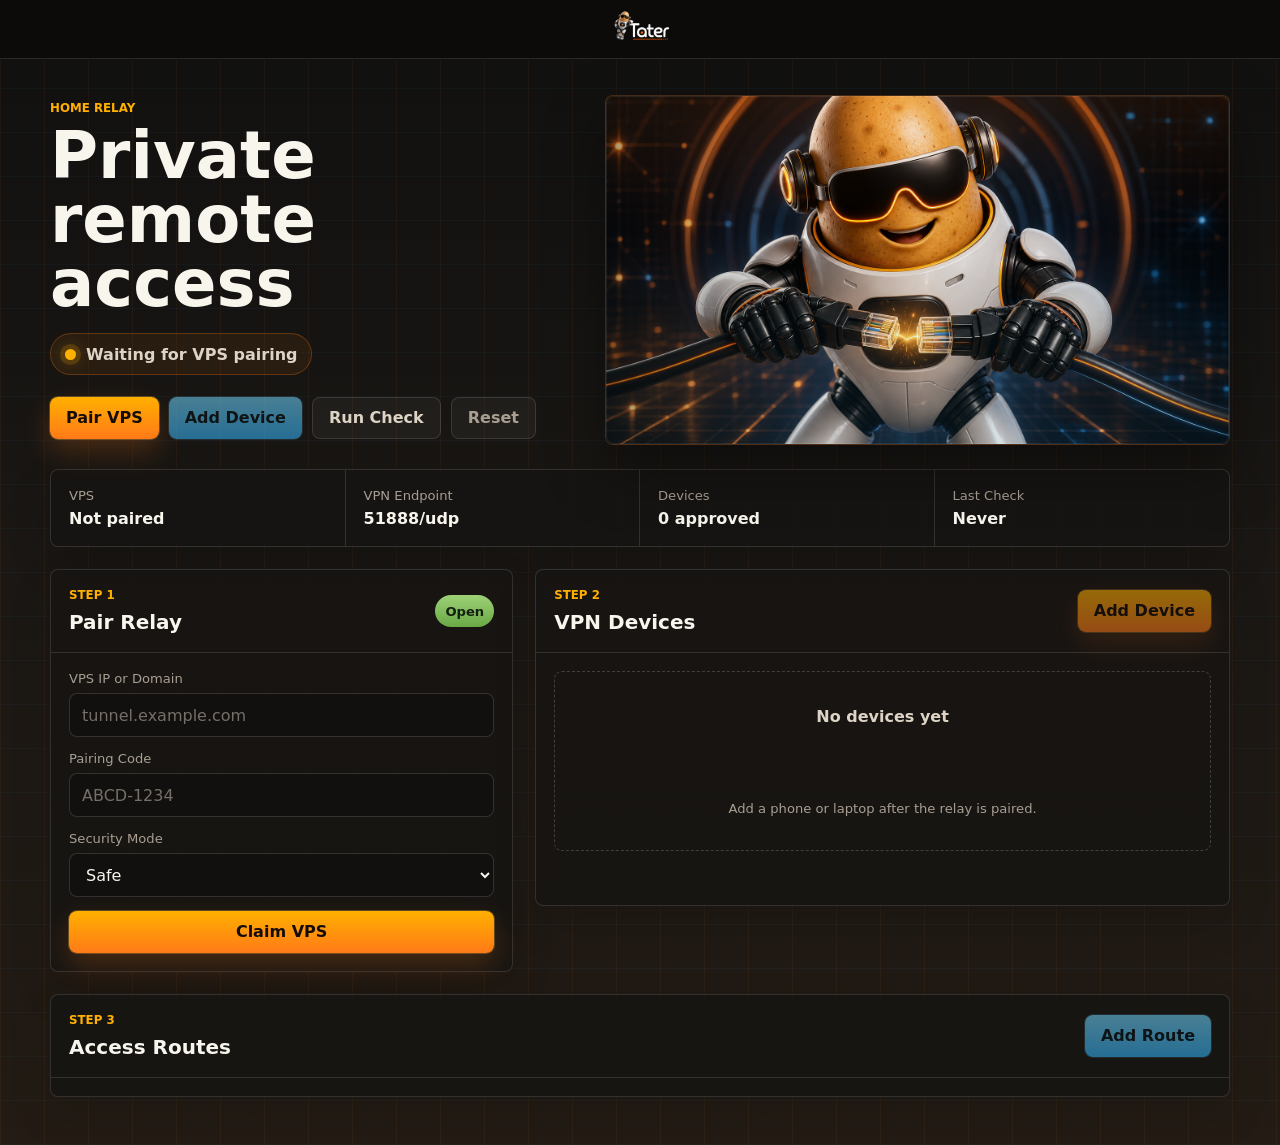
==== index.html @ 105eb724 "Fix stale pairing state in web UI" ====
<!doctype html>
<html lang="en">
  <head>
    <meta charset="utf-8">
    <meta name="viewport" content="width=device-width, initial-scale=1">
    <title>Tater Tunnel</title>
    <link rel="stylesheet" href="styles.css?v=17">
  </head>
  <body>
    <div class="app-shell">
      <header class="topbar">
        <div class="brand">
          <img class="brand-logo" src="assets/tater-logo-primary.png" alt="Tater">
        </div>
      </header>

      <main>
        <section class="status-band" aria-labelledby="statusTitle">
          <div class="status-copy">
            <p class="eyebrow">Home Relay</p>
            <h1 id="statusTitle">Private remote access</h1>
            <div class="status-pill" id="statusPill">
              <span class="status-light" aria-hidden="true"></span>
              <span id="statusText">Waiting for VPS pairing</span>
            </div>
            <div class="quick-actions">
              <a href="#pairing" class="primary-link">Pair VPS</a>
              <button class="secondary-button" id="quickAddButton" type="button">Add Device</button>
              <button class="ghost-button" id="healthButton" type="button">Run Check</button>
              <button class="ghost-button quiet-button" id="resetButton" type="button">Reset</button>
            </div>
          </div>

          <div class="tunnel-scene" aria-label="Tater mascot connecting two ethernet cables">
            <img
              class="mascot-hero"
              src="assets/tater-mascot-cable-connect.png"
              alt="Tater mascot trying to plug two ethernet cables together"
            >
          </div>
        </section>

        <section class="metrics-strip" aria-label="Tunnel metrics">
          <div>
            <span>VPS</span>
            <strong id="metricVps">Not paired</strong>
          </div>
          <div>
            <span>VPN Endpoint</span>
            <strong id="metricEndpoint">51888/udp</strong>
          </div>
          <div>
            <span>Devices</span>
            <strong id="metricDevices">0 approved</strong>
          </div>
          <div>
            <span>Last Check</span>
            <strong id="metricCheck">Never</strong>
          </div>
        </section>

        <section class="workspace">
          <div class="setup-stack">
            <section class="tool-section" id="pairing" aria-labelledby="pairingTitle">
              <div class="section-heading">
                <div>
                  <p class="eyebrow">Step 1</p>
                  <h2 id="pairingTitle">Pair Relay</h2>
                </div>
                <span class="section-state" id="pairingState">Open</span>
              </div>

              <div class="claim-summary" id="claimSummary" hidden>
                <div>
                  <span class="claim-label">VPS Claim</span>
                  <strong id="claimStatus">Not claimed</strong>
                  <small id="claimDetails">Pair a VPS relay to start.</small>
                </div>
                <button class="secondary-button" id="reclaimButton" type="button">Reclaim</button>
              </div>

              <form id="pairingForm" class="form-grid">
                <label>
                  <span>VPS IP or Domain</span>
                  <input id="vpsAddress" name="vpsAddress" placeholder="tunnel.example.com" autocomplete="off">
                </label>
                <label>
                  <span>Pairing Code</span>
                  <input id="pairingCode" name="pairingCode" placeholder="ABCD-1234" autocomplete="off">
                </label>
                <label>
                  <span>Security Mode</span>
                  <select id="securityMode" name="securityMode">
                    <option value="safe">Safe</option>
                    <option value="minimal">Minimal</option>
                    <option value="lockdown">Lockdown</option>
                  </select>
                </label>
                <button class="primary-button full-width" type="submit">Claim VPS</button>
                <button class="ghost-button full-width" id="cancelReclaimButton" type="button" hidden>Cancel</button>
              </form>
            </section>

          </div>

          <section class="devices-section" aria-labelledby="devicesTitle">
            <div class="section-heading">
              <div>
                <p class="eyebrow">Step 2</p>
                <h2 id="devicesTitle">VPN Devices</h2>
              </div>
              <button class="primary-button" id="addDeviceButton" type="button">Add Device</button>
            </div>

            <form id="deviceForm" class="device-form" hidden>
              <label>
                <span>Person</span>
                <input id="personName" name="personName" placeholder="Alex">
              </label>
              <label>
                <span>Device</span>
                <input id="deviceName" name="deviceName" placeholder="Alex's iPhone">
              </label>
              <label>
                <span>Type</span>
                <select id="deviceType" name="deviceType">
                  <option value="Phone">Phone</option>
                  <option value="Laptop">Laptop</option>
                  <option value="Tablet">Tablet</option>
                  <option value="Desktop">Desktop</option>
                </select>
              </label>
              <button class="secondary-button" type="submit">Create VPN QR</button>
            </form>

            <div class="qr-panel" id="qrPanel" hidden>
              <div class="qr-code" aria-label="Device enrollment QR code">
                <img id="qrImage" alt="WireGuard VPN QR code">
              </div>
              <div>
                <p class="eyebrow">WireGuard VPN</p>
                <strong id="qrDeviceName">New Device</strong>
                <code id="qrToken">tt://pending</code>
              </div>
            </div>

            <div class="empty-state" id="emptyState">
              <strong>No devices yet</strong>
              <span>Add a phone or laptop after the relay is paired.</span>
            </div>

            <div class="device-list" id="deviceList"></div>
          </section>

          <section class="tool-section access-section" aria-labelledby="accessTitle">
            <div class="section-heading">
              <div>
                <p class="eyebrow">Step 3</p>
                <h2 id="accessTitle">Access Routes</h2>
              </div>
              <button class="secondary-button" id="addRouteButton" type="button">Add Route</button>
            </div>
            <form id="routeForm" class="route-form" hidden>
              <label>
                <span>Preset</span>
                <select id="routePreset" name="routePreset">
                  <option value="">Custom</option>
                  <option value="tater">Tater App</option>
                  <option value="matrix">Matrix</option>
                  <option value="emby">Emby</option>
                </select>
              </label>
              <label>
                <span>Name</span>
                <input id="routeName" name="routeName" placeholder="tater" autocomplete="off">
              </label>
              <label>
                <span>Local IP</span>
                <input id="routeHost" name="routeHost" placeholder="127.0.0.1" autocomplete="off">
              </label>
              <label>
                <span>Port</span>
                <input id="routePort" name="routePort" placeholder="8501" inputmode="numeric" autocomplete="off">
              </label>
              <label>
                <span>Path</span>
                <input id="routePath" name="routePath" placeholder="/" autocomplete="off">
              </label>
              <details class="route-advanced">
                <summary>Advanced</summary>
                <label class="toggle-row">
                  <span>
                    <strong>WebSockets</strong>
                    <small>Allow live app channels when supported.</small>
                  </span>
                  <input type="checkbox" id="routeWebsocket" checked>
                </label>
                <label>
                  <span>Host Header</span>
                  <input id="routeHostHeader" name="routeHostHeader" placeholder="Optional" autocomplete="off">
                </label>
                <label>
                  <span>Root Paths</span>
                  <input id="routeRootPaths" name="routeRootPaths" placeholder="/static, /api" autocomplete="off">
                </label>
                <label>
                  <span>Timeout</span>
                  <input id="routeTimeout" name="routeTimeout" placeholder="65" inputmode="numeric" autocomplete="off">
                </label>
              </details>
              <button class="secondary-button" type="submit">Save Route</button>
            </form>
            <div class="relay-route-list" id="relayRouteList"></div>
          </section>
        </section>
      </main>
    </div>

    <script src="app.js?v=27"></script>
  </body>
</html>
---- styles.css ----
:root {
  color-scheme: dark;
  --ink: #f8f5ed;
  --ink-soft: #ddd4c6;
  --muted: #a89e92;
  --panel: #171513;
  --panel-2: #201b17;
  --panel-3: #28211b;
  --line: rgba(255, 255, 255, 0.12);
  --field: #11100f;
  --cream: #fff6e6;
  --orange: #ff7a18;
  --orange-2: #ffb000;
  --cyan: #33b7ff;
  --green: #69a845;
  --green-dark: #376b2d;
  --danger: #d45143;
  --shadow: 0 24px 60px rgba(0, 0, 0, 0.38);
  --radius: 8px;
  font-family: Inter, ui-sans-serif, system-ui, -apple-system, BlinkMacSystemFont, "Segoe UI", sans-serif;
}

* {
  box-sizing: border-box;
}

[hidden] {
  display: none !important;
}

html {
  min-height: 100%;
  background:
    linear-gradient(180deg, #10100f 0%, #1a1714 48%, #231b14 100%);
}

body {
  min-width: 320px;
  margin: 0;
  color: var(--ink);
  background:
    linear-gradient(90deg, rgba(255, 122, 24, 0.05) 1px, transparent 1px),
    linear-gradient(180deg, rgba(51, 183, 255, 0.04) 1px, transparent 1px);
  background-size: 44px 44px;
}

button,
input,
select {
  font: inherit;
}

button,
a {
  -webkit-tap-highlight-color: transparent;
}

button {
  border: 0;
  cursor: pointer;
}

button:disabled {
  cursor: not-allowed;
  opacity: 0.55;
}

a {
  color: inherit;
  text-decoration: none;
}

.app-shell {
  min-height: 100vh;
}

.topbar {
  position: sticky;
  top: 0;
  z-index: 10;
  display: flex;
  align-items: center;
  justify-content: center;
  min-height: 58px;
  padding: 8px 24px;
  border-bottom: 1px solid var(--line);
  background: rgba(12, 11, 10, 0.92);
  backdrop-filter: blur(16px);
}

.brand {
  display: flex;
  align-items: center;
}

.brand-logo {
  width: 118px;
  height: 42px;
  flex: 0 0 auto;
  object-fit: contain;
  object-position: center;
  border-radius: 6px;
}

.quick-actions {
  display: flex;
  align-items: center;
  gap: 10px;
  flex-wrap: wrap;
}

.primary-button,
.secondary-button,
.ghost-button,
.primary-link {
  display: inline-flex;
  align-items: center;
  justify-content: center;
  min-height: 42px;
  padding: 0 16px;
  border-radius: var(--radius);
  font-weight: 800;
  line-height: 1;
  white-space: nowrap;
}

.primary-button,
.primary-link {
  color: #140c07;
  background: linear-gradient(180deg, var(--orange-2), var(--orange));
  box-shadow: 0 0 0 1px rgba(255, 187, 64, 0.28), 0 12px 28px rgba(255, 122, 24, 0.22);
}

.secondary-button {
  color: #081419;
  background: linear-gradient(180deg, #72d6ff, var(--cyan));
  box-shadow: 0 0 0 1px rgba(119, 214, 255, 0.22);
}

.ghost-button {
  color: var(--ink-soft);
  background: rgba(255, 255, 255, 0.04);
  border: 1px solid var(--line);
}

.quiet-button {
  color: var(--muted);
}

main {
  width: min(1180px, calc(100% - 32px));
  margin: 0 auto;
  padding: 18px 0 48px;
}

.status-band {
  display: grid;
  grid-template-columns: minmax(0, 0.9fr) minmax(320px, 1.1fr);
  align-items: center;
  gap: 44px;
  min-height: 350px;
  padding: 18px 0 24px;
}

.status-copy {
  min-width: 0;
}

.eyebrow {
  margin: 0 0 8px;
  color: var(--orange-2);
  font-size: 0.74rem;
  font-weight: 900;
  letter-spacing: 0;
  text-transform: uppercase;
}

h1,
h2,
h3,
p {
  margin-top: 0;
}

h1 {
  max-width: 680px;
  margin-bottom: 18px;
  font-size: 4.1rem;
  line-height: 0.98;
  letter-spacing: 0;
}

h2 {
  margin-bottom: 0;
  font-size: 1.25rem;
  letter-spacing: 0;
}

.status-pill {
  display: inline-flex;
  align-items: center;
  gap: 10px;
  min-height: 42px;
  max-width: 100%;
  padding: 0 14px;
  margin-bottom: 22px;
  border: 1px solid rgba(255, 122, 24, 0.28);
  border-radius: 999px;
  background: rgba(255, 122, 24, 0.08);
  color: var(--ink-soft);
  font-weight: 800;
}

.status-light {
  width: 11px;
  height: 11px;
  flex: 0 0 auto;
  border-radius: 999px;
  background: var(--orange-2);
  box-shadow: 0 0 0 5px rgba(255, 176, 0, 0.16), 0 0 18px rgba(255, 176, 0, 0.6);
}

.is-connected .status-light {
  background: var(--green);
  box-shadow: 0 0 0 5px rgba(105, 168, 69, 0.16), 0 0 18px rgba(105, 168, 69, 0.6);
}

.needs-attention .status-light {
  background: var(--danger);
  box-shadow: 0 0 0 5px rgba(212, 81, 67, 0.16), 0 0 18px rgba(212, 81, 67, 0.6);
}

.tunnel-scene {
  position: relative;
  min-height: 350px;
  overflow: hidden;
  border: 1px solid rgba(255, 122, 24, 0.18);
  border-radius: var(--radius);
  background:
    linear-gradient(180deg, rgba(255, 122, 24, 0.08), rgba(51, 183, 255, 0.05)),
    linear-gradient(180deg, #171615 0%, #0c0d0f 58%, #17110d 100%);
  box-shadow: var(--shadow);
}

.tunnel-scene::before {
  content: "";
  position: absolute;
  inset: 0;
  background:
    linear-gradient(90deg, rgba(12, 11, 10, 0.34), transparent 35%, rgba(12, 11, 10, 0.18)),
    linear-gradient(180deg, rgba(255, 122, 24, 0.12), transparent 38%, rgba(51, 183, 255, 0.1));
  pointer-events: none;
  z-index: 1;
}

.tunnel-scene::after {
  content: "";
  position: absolute;
  inset: 0;
  border: 1px solid rgba(255, 255, 255, 0.08);
  border-radius: inherit;
  pointer-events: none;
  z-index: 2;
}

.mascot-hero {
  position: absolute;
  inset: 0;
  display: block;
  width: 100%;
  height: 100%;
  object-fit: cover;
  object-position: center;
}

.metrics-strip {
  display: grid;
  grid-template-columns: repeat(4, minmax(0, 1fr));
  overflow: hidden;
  border: 1px solid var(--line);
  border-radius: var(--radius);
  background: rgba(23, 21, 19, 0.9);
  box-shadow: 0 18px 44px rgba(0, 0, 0, 0.16);
}

.metrics-strip div {
  min-width: 0;
  padding: 18px;
  border-right: 1px solid var(--line);
}

.metrics-strip div:last-child {
  border-right: 0;
}

.metrics-strip span,
label span,
.toggle-row small,
.empty-state span {
  display: block;
  color: var(--muted);
  font-size: 0.82rem;
}

.metrics-strip strong {
  display: block;
  overflow: hidden;
  margin-top: 6px;
  color: var(--ink);
  font-size: 1rem;
  text-overflow: ellipsis;
  white-space: nowrap;
}

.workspace {
  display: grid;
  grid-template-columns: minmax(280px, 0.8fr) minmax(0, 1.2fr);
  align-items: start;
  gap: 22px;
  margin-top: 22px;
}

.setup-stack {
  display: grid;
  gap: 22px;
}

.access-section {
  grid-column: 1 / -1;
}

.tool-section,
.devices-section {
  border: 1px solid var(--line);
  border-radius: var(--radius);
  background: rgba(23, 21, 19, 0.92);
  box-shadow: 0 18px 44px rgba(0, 0, 0, 0.12);
}

.section-heading {
  display: flex;
  align-items: center;
  justify-content: space-between;
  gap: 16px;
  padding: 18px;
  border-bottom: 1px solid var(--line);
}

.section-state {
  display: inline-flex;
  align-items: center;
  min-height: 32px;
  padding: 0 10px;
  border-radius: 999px;
  color: #13200f;
  background: linear-gradient(180deg, #9ed177, var(--green));
  font-size: 0.82rem;
  font-weight: 900;
  white-space: nowrap;
}

.section-state.is-bad {
  color: #fff8f0;
  background: var(--danger);
}

.claim-summary {
  display: grid;
  grid-template-columns: minmax(0, 1fr) auto;
  align-items: center;
  gap: 14px;
  padding: 18px;
  border-bottom: 1px solid var(--line);
}

.claim-summary strong,
.claim-summary small {
  display: block;
  overflow-wrap: anywhere;
}

.claim-label {
  display: block;
  margin-bottom: 4px;
  color: var(--muted);
  font-size: 0.78rem;
  font-weight: 850;
  text-transform: uppercase;
}

.claim-summary strong {
  color: var(--ink);
}

.claim-summary small {
  margin-top: 5px;
  color: var(--muted);
}

.form-grid,
.device-form,
.route-form {
  display: grid;
  gap: 14px;
  padding: 18px;
}

label {
  display: grid;
  gap: 7px;
  min-width: 0;
}

input,
select {
  width: 100%;
  min-height: 44px;
  border: 1px solid rgba(255, 255, 255, 0.14);
  border-radius: var(--radius);
  background: var(--field);
  color: var(--ink);
  padding: 0 12px;
  outline: none;
}

input::placeholder {
  color: #766f68;
}

input:focus,
select:focus,
button:focus-visible,
a:focus-visible {
  outline: 3px solid rgba(51, 183, 255, 0.34);
  outline-offset: 2px;
}

.full-width {
  width: 100%;
}

.toggle-row {
  display: flex;
  grid-template-columns: none;
  align-items: center;
  justify-content: space-between;
  gap: 12px;
  min-height: 62px;
  padding: 0 2px;
}

.toggle-row strong {
  display: block;
  margin-bottom: 2px;
}

.toggle-row input {
  width: 52px;
  height: 30px;
  min-height: 30px;
  flex: 0 0 auto;
  accent-color: var(--orange);
}

.muted {
  opacity: 0.64;
}

.device-form,
.route-form {
  grid-template-columns: repeat(4, minmax(0, 1fr));
  align-items: end;
  border-bottom: 1px solid var(--line);
}

.route-form {
  grid-template-columns: 1fr 1fr 0.7fr 0.7fr auto;
  border-top: 1px solid var(--line);
}

.route-advanced {
  grid-column: 1 / -1;
  border: 1px solid var(--line);
  border-radius: var(--radius);
  padding: 10px 12px;
}

.route-advanced summary {
  cursor: pointer;
  color: var(--ink-soft);
  font-size: 0.88rem;
  font-weight: 900;
}

.route-advanced .toggle-row,
.route-advanced label:not(.toggle-row) {
  margin-top: 12px;
}

.relay-route-list {
  display: grid;
  gap: 10px;
  padding: 0 18px 18px;
}

.relay-route-card {
  display: grid;
  grid-template-columns: minmax(0, 1fr) auto;
  align-items: center;
  gap: 12px;
  padding: 12px;
  border: 1px solid var(--line);
  border-radius: var(--radius);
  background: rgba(255, 255, 255, 0.04);
}

.relay-route-card strong,
.relay-route-card code,
.relay-route-card small {
  display: block;
  overflow-wrap: anywhere;
}

.route-use {
  display: grid;
  gap: 5px;
  margin-top: 6px;
}

.route-use span {
  color: var(--muted);
  font-size: 0.78rem;
  font-weight: 800;
  text-transform: uppercase;
}

.relay-route-card code {
  color: var(--ink-soft);
}

.relay-route-card small {
  margin-top: 4px;
  color: var(--muted);
}

.route-actions {
  display: flex;
  align-items: center;
  justify-content: flex-end;
  gap: 8px;
  flex-wrap: wrap;
}

.route-health.is-ok {
  color: var(--green);
}

.route-health.is-bad {
  color: var(--danger);
}

.qr-panel {
  display: grid;
  grid-template-columns: 220px minmax(0, 1fr);
  gap: 18px;
  align-items: center;
  margin: 18px;
  padding: 16px;
  border: 1px dashed rgba(255, 122, 24, 0.42);
  border-radius: var(--radius);
  background: rgba(255, 122, 24, 0.06);
}

.qr-code {
  display: grid;
  place-items: center;
  width: min(220px, 100%);
  aspect-ratio: 1;
  border-radius: 6px;
  background: #fff6e6;
  image-rendering: pixelated;
  overflow: hidden;
}

.qr-code img {
  display: block;
  width: 100%;
  height: 100%;
}

.qr-panel strong,
.qr-panel code {
  display: block;
  overflow-wrap: anywhere;
}

.qr-panel code {
  margin-top: 10px;
  color: var(--muted);
}

.empty-state {
  display: grid;
  place-items: center;
  min-height: 180px;
  margin: 18px;
  border: 1px dashed rgba(255, 255, 255, 0.18);
  border-radius: var(--radius);
  color: var(--ink-soft);
  text-align: center;
}

.empty-state strong {
  display: block;
  margin-bottom: 6px;
}

.device-list {
  display: grid;
  gap: 12px;
  padding: 18px;
}

.device-card {
  display: grid;
  grid-template-columns: minmax(0, 1fr) auto;
  align-items: center;
  gap: 14px;
  padding: 14px;
  border: 1px solid var(--line);
  border-radius: var(--radius);
  background: rgba(255, 255, 255, 0.04);
}

.device-card h3 {
  overflow: hidden;
  margin: 0 0 4px;
  font-size: 1rem;
  text-overflow: ellipsis;
  white-space: nowrap;
}

.device-card p {
  margin: 0;
  color: var(--muted);
  font-size: 0.86rem;
}

.device-meta {
  display: flex;
  gap: 8px;
  flex-wrap: wrap;
  margin-top: 10px;
}

.chip {
  display: inline-flex;
  align-items: center;
  max-width: 100%;
  min-height: 28px;
  padding: 0 9px;
  border-radius: 999px;
  background: rgba(51, 183, 255, 0.12);
  color: #8adfff;
  font-size: 0.78rem;
  font-weight: 850;
  overflow-wrap: anywhere;
}

.chip.is-connected {
  color: #c8f7ad;
  background: rgba(105, 168, 69, 0.2);
}

.chip.is-waiting {
  color: #ffd28b;
  background: rgba(255, 176, 0, 0.16);
}

.chip.is-offline {
  color: #ffc3bd;
  background: rgba(212, 81, 67, 0.18);
}

.chip.is-endpoint {
  color: var(--ink-soft);
  background: rgba(255, 255, 255, 0.08);
  font-family: ui-monospace, SFMono-Regular, Menlo, Monaco, Consolas, "Liberation Mono", monospace;
}

.device-live {
  margin-top: 8px !important;
  color: #bdb4aa !important;
  font-size: 0.78rem !important;
}

.danger-button {
  min-height: 38px;
  padding: 0 12px;
  border-radius: var(--radius);
  color: #fff8f0;
  background: var(--danger);
  font-weight: 850;
}

@media (max-width: 960px) {
  h1 {
    font-size: 3.1rem;
  }

  .status-band,
  .workspace {
    grid-template-columns: 1fr;
  }

  .status-band {
    min-height: auto;
  }
}

@media (max-width: 860px) {
  .topbar {
    padding: 8px 16px;
  }

  .tunnel-scene {
    min-height: 310px;
  }

  .metrics-strip {
    grid-template-columns: repeat(2, minmax(0, 1fr));
  }

  .metrics-strip div:nth-child(2) {
    border-right: 0;
  }

  .metrics-strip div:nth-child(-n + 2) {
    border-bottom: 1px solid var(--line);
  }

  .device-form {
    grid-template-columns: 1fr;
  }

  .route-form {
    grid-template-columns: 1fr 1fr;
  }

  .route-form button {
    grid-column: 1 / -1;
  }

  .relay-route-card {
    grid-template-columns: 1fr;
  }

  .route-actions {
    justify-content: stretch;
  }

  .route-actions button {
    flex: 1 1 120px;
  }
}

@media (max-width: 560px) {
  main {
    width: min(100% - 24px, 1180px);
    padding-top: 18px;
  }

  h1 {
    font-size: 2.35rem;
  }

  .quick-actions {
    width: 100%;
  }

  .quick-actions > * {
    flex: 1 1 140px;
  }

  .metrics-strip {
    grid-template-columns: 1fr;
  }

  .metrics-strip div {
    border-right: 0;
    border-bottom: 1px solid var(--line);
  }

  .metrics-strip div:last-child {
    border-bottom: 0;
  }

  .section-heading,
  .claim-summary,
  .route-form,
  .device-card,
  .qr-panel {
    grid-template-columns: 1fr;
  }

  .route-form button {
    grid-column: auto;
  }

  .route-actions {
    justify-content: stretch;
  }

  .route-actions button {
    flex: 1 1 100%;
  }

  .section-heading {
    align-items: flex-start;
  }

  .qr-panel {
    justify-items: start;
  }

  .tunnel-scene {
    min-height: 270px;
  }
}
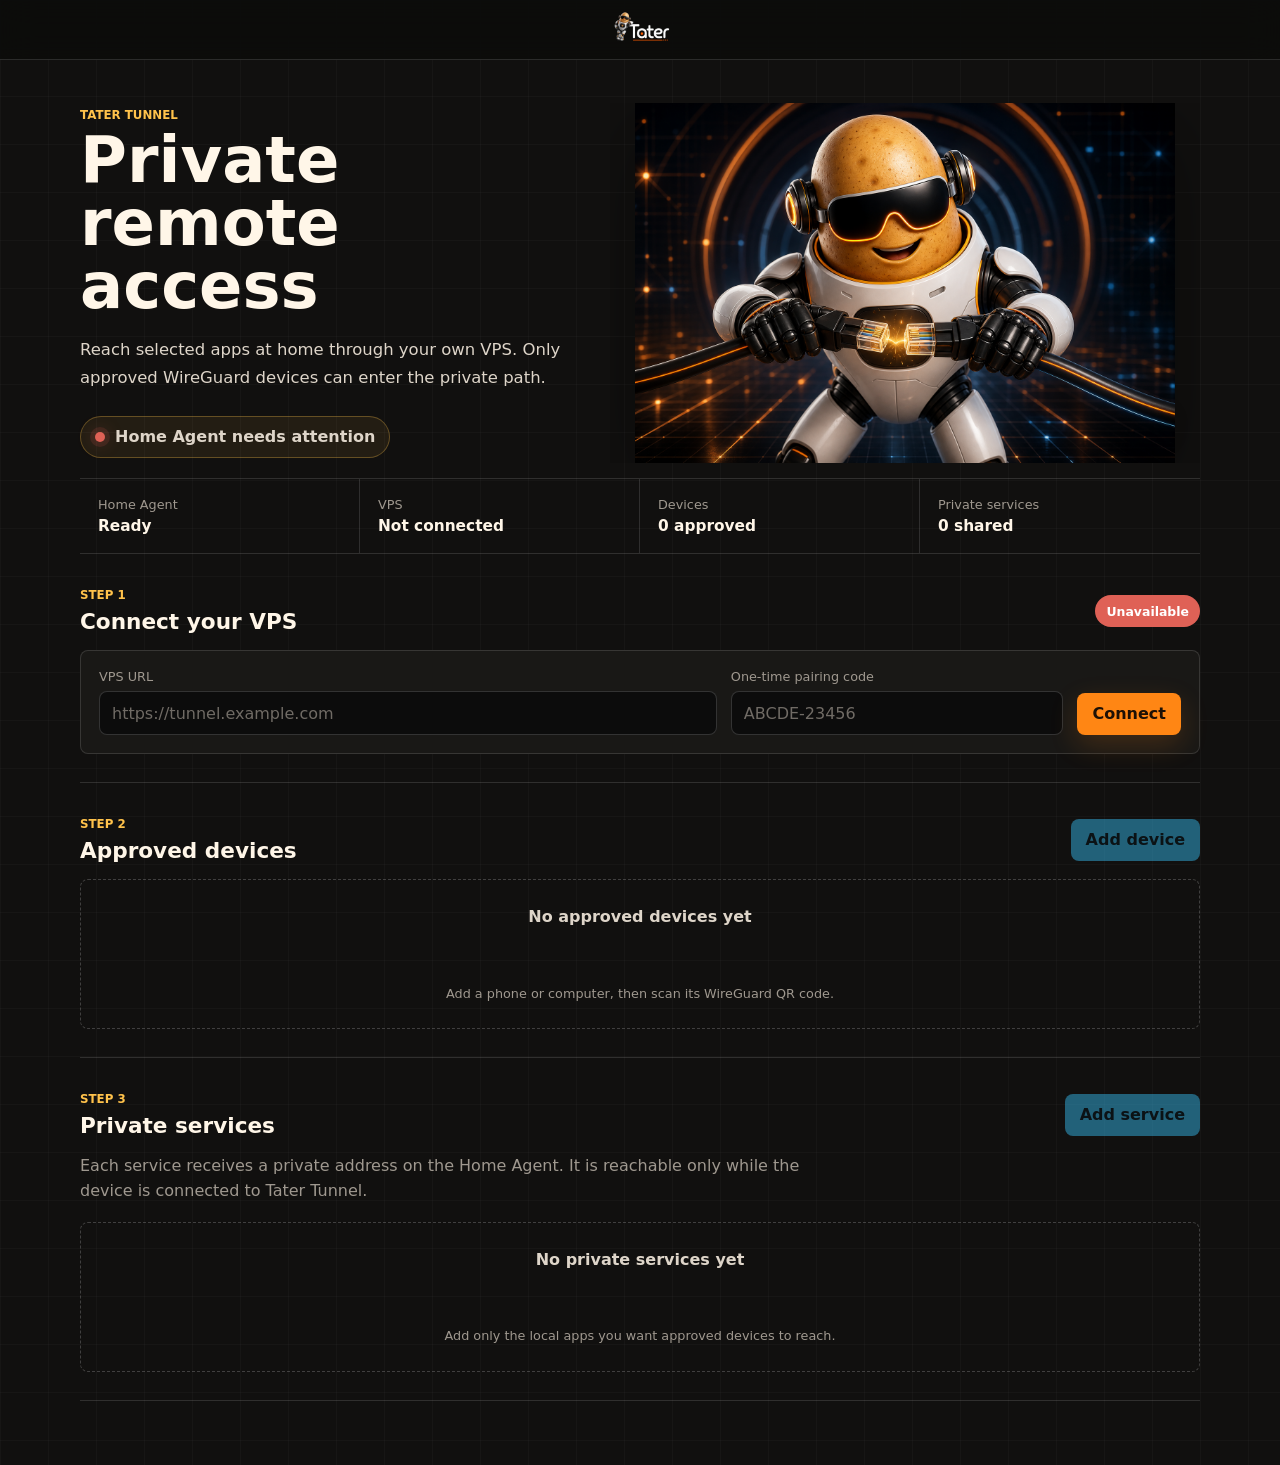
==== commit 3b6d6ec3: "Initial secure WireGuard release Establish the WireGuard-only Tater Tunnel baseline with hardened VP" ====
--- a/index.html
+++ b/index.html
@@ -1,221 +1,207 @@
 <!doctype html>
 <html lang="en">
   <head>
-    <meta charset="utf-8">
-    <meta name="viewport" content="width=device-width, initial-scale=1">
+    <meta charset="UTF-8">
+    <meta name="viewport" content="width=device-width, initial-scale=1.0">
+    <meta name="theme-color" content="#11100f">
     <title>Tater Tunnel</title>
-    <link rel="stylesheet" href="styles.css?v=17">
+    <link rel="stylesheet" href="styles.css">
   </head>
   <body>
-    <div class="app-shell">
+    <div class="app-shell" id="appShell">
       <header class="topbar">
-        <div class="brand">
-          <img class="brand-logo" src="assets/tater-logo-primary.png" alt="Tater">
-        </div>
+        <img class="brand-logo" src="assets/tater-logo-primary.png" alt="Tater">
       </header>
 
       <main>
-        <section class="status-band" aria-labelledby="statusTitle">
-          <div class="status-copy">
-            <p class="eyebrow">Home Relay</p>
-            <h1 id="statusTitle">Private remote access</h1>
-            <div class="status-pill" id="statusPill">
+        <section class="hero" aria-labelledby="pageTitle">
+          <div class="hero-copy">
+            <p class="eyebrow">Tater Tunnel</p>
+            <h1 id="pageTitle">Private remote access</h1>
+            <p class="hero-description">
+              Reach selected apps at home through your own VPS. Only approved WireGuard devices can enter the private path.
+            </p>
+            <div class="connection-pill" id="connectionPill">
               <span class="status-light" aria-hidden="true"></span>
-              <span id="statusText">Waiting for VPS pairing</span>
-            </div>
-            <div class="quick-actions">
-              <a href="#pairing" class="primary-link">Pair VPS</a>
-              <button class="secondary-button" id="quickAddButton" type="button">Add Device</button>
-              <button class="ghost-button" id="healthButton" type="button">Run Check</button>
-              <button class="ghost-button quiet-button" id="resetButton" type="button">Reset</button>
-            </div>
-          </div>
-
-          <div class="tunnel-scene" aria-label="Tater mascot connecting two ethernet cables">
-            <img
-              class="mascot-hero"
-              src="assets/tater-mascot-cable-connect.png"
-              alt="Tater mascot trying to plug two ethernet cables together"
-            >
-          </div>
-        </section>
-
-        <section class="metrics-strip" aria-label="Tunnel metrics">
+              <span id="statusText">Ready to connect</span>
+            </div>
+          </div>
+          <div class="hero-art" aria-hidden="true">
+            <img src="assets/tater-mascot-cable-connect.png" alt="">
+          </div>
+        </section>
+
+        <section class="status-strip" aria-label="Tunnel summary">
+          <div>
+            <span>Home Agent</span>
+            <strong id="metricHome">Ready</strong>
+          </div>
           <div>
             <span>VPS</span>
-            <strong id="metricVps">Not paired</strong>
-          </div>
-          <div>
-            <span>VPN Endpoint</span>
-            <strong id="metricEndpoint">51888/udp</strong>
+            <strong id="metricVps">Not connected</strong>
           </div>
           <div>
             <span>Devices</span>
             <strong id="metricDevices">0 approved</strong>
           </div>
           <div>
-            <span>Last Check</span>
-            <strong id="metricCheck">Never</strong>
-          </div>
-        </section>
-
-        <section class="workspace">
-          <div class="setup-stack">
-            <section class="tool-section" id="pairing" aria-labelledby="pairingTitle">
-              <div class="section-heading">
-                <div>
-                  <p class="eyebrow">Step 1</p>
-                  <h2 id="pairingTitle">Pair Relay</h2>
-                </div>
-                <span class="section-state" id="pairingState">Open</span>
-              </div>
-
-              <div class="claim-summary" id="claimSummary" hidden>
-                <div>
-                  <span class="claim-label">VPS Claim</span>
-                  <strong id="claimStatus">Not claimed</strong>
-                  <small id="claimDetails">Pair a VPS relay to start.</small>
-                </div>
-                <button class="secondary-button" id="reclaimButton" type="button">Reclaim</button>
-              </div>
-
-              <form id="pairingForm" class="form-grid">
-                <label>
-                  <span>VPS IP or Domain</span>
-                  <input id="vpsAddress" name="vpsAddress" placeholder="tunnel.example.com" autocomplete="off">
-                </label>
-                <label>
-                  <span>Pairing Code</span>
-                  <input id="pairingCode" name="pairingCode" placeholder="ABCD-1234" autocomplete="off">
-                </label>
-                <label>
-                  <span>Security Mode</span>
-                  <select id="securityMode" name="securityMode">
-                    <option value="safe">Safe</option>
-                    <option value="minimal">Minimal</option>
-                    <option value="lockdown">Lockdown</option>
-                  </select>
-                </label>
-                <button class="primary-button full-width" type="submit">Claim VPS</button>
-                <button class="ghost-button full-width" id="cancelReclaimButton" type="button" hidden>Cancel</button>
-              </form>
-            </section>
-
-          </div>
-
-          <section class="devices-section" aria-labelledby="devicesTitle">
-            <div class="section-heading">
-              <div>
-                <p class="eyebrow">Step 2</p>
-                <h2 id="devicesTitle">VPN Devices</h2>
-              </div>
-              <button class="primary-button" id="addDeviceButton" type="button">Add Device</button>
-            </div>
-
-            <form id="deviceForm" class="device-form" hidden>
-              <label>
-                <span>Person</span>
-                <input id="personName" name="personName" placeholder="Alex">
-              </label>
-              <label>
-                <span>Device</span>
-                <input id="deviceName" name="deviceName" placeholder="Alex's iPhone">
-              </label>
-              <label>
-                <span>Type</span>
-                <select id="deviceType" name="deviceType">
-                  <option value="Phone">Phone</option>
-                  <option value="Laptop">Laptop</option>
-                  <option value="Tablet">Tablet</option>
-                  <option value="Desktop">Desktop</option>
-                </select>
-              </label>
-              <button class="secondary-button" type="submit">Create VPN QR</button>
-            </form>
-
-            <div class="qr-panel" id="qrPanel" hidden>
-              <div class="qr-code" aria-label="Device enrollment QR code">
-                <img id="qrImage" alt="WireGuard VPN QR code">
-              </div>
-              <div>
-                <p class="eyebrow">WireGuard VPN</p>
-                <strong id="qrDeviceName">New Device</strong>
-                <code id="qrToken">tt://pending</code>
-              </div>
-            </div>
-
-            <div class="empty-state" id="emptyState">
-              <strong>No devices yet</strong>
-              <span>Add a phone or laptop after the relay is paired.</span>
-            </div>
-
-            <div class="device-list" id="deviceList"></div>
-          </section>
-
-          <section class="tool-section access-section" aria-labelledby="accessTitle">
-            <div class="section-heading">
-              <div>
-                <p class="eyebrow">Step 3</p>
-                <h2 id="accessTitle">Access Routes</h2>
-              </div>
-              <button class="secondary-button" id="addRouteButton" type="button">Add Route</button>
-            </div>
-            <form id="routeForm" class="route-form" hidden>
-              <label>
-                <span>Preset</span>
-                <select id="routePreset" name="routePreset">
-                  <option value="">Custom</option>
-                  <option value="tater">Tater App</option>
-                  <option value="matrix">Matrix</option>
-                  <option value="emby">Emby</option>
-                </select>
-              </label>
-              <label>
-                <span>Name</span>
-                <input id="routeName" name="routeName" placeholder="tater" autocomplete="off">
-              </label>
-              <label>
-                <span>Local IP</span>
-                <input id="routeHost" name="routeHost" placeholder="127.0.0.1" autocomplete="off">
-              </label>
-              <label>
-                <span>Port</span>
-                <input id="routePort" name="routePort" placeholder="8501" inputmode="numeric" autocomplete="off">
-              </label>
-              <label>
-                <span>Path</span>
-                <input id="routePath" name="routePath" placeholder="/" autocomplete="off">
-              </label>
-              <details class="route-advanced">
-                <summary>Advanced</summary>
-                <label class="toggle-row">
-                  <span>
-                    <strong>WebSockets</strong>
-                    <small>Allow live app channels when supported.</small>
-                  </span>
-                  <input type="checkbox" id="routeWebsocket" checked>
-                </label>
-                <label>
-                  <span>Host Header</span>
-                  <input id="routeHostHeader" name="routeHostHeader" placeholder="Optional" autocomplete="off">
-                </label>
-                <label>
-                  <span>Root Paths</span>
-                  <input id="routeRootPaths" name="routeRootPaths" placeholder="/static, /api" autocomplete="off">
-                </label>
-                <label>
-                  <span>Timeout</span>
-                  <input id="routeTimeout" name="routeTimeout" placeholder="65" inputmode="numeric" autocomplete="off">
-                </label>
-              </details>
-              <button class="secondary-button" type="submit">Save Route</button>
-            </form>
-            <div class="relay-route-list" id="relayRouteList"></div>
-          </section>
+            <span>Private services</span>
+            <strong id="metricServices">0 shared</strong>
+          </div>
+        </section>
+
+        <div class="notice" id="notice" role="status" hidden></div>
+
+        <section class="workspace-section connection-section" aria-labelledby="connectionTitle">
+          <div class="section-heading">
+            <div>
+              <p class="step-label">Step 1</p>
+              <h2 id="connectionTitle">Connect your VPS</h2>
+            </div>
+            <span class="section-state is-waiting" id="connectionState">Not connected</span>
+          </div>
+
+          <div class="connection-summary" id="connectionSummary" hidden>
+            <div>
+              <span>Private WireGuard path</span>
+              <strong id="connectedVps">VPS</strong>
+              <small id="connectionDetail">Checking the tunnel</small>
+            </div>
+            <button class="secondary-button" id="checkConnectionButton" type="button">Check connection</button>
+          </div>
+
+          <form class="pair-form" id="pairForm">
+            <label>
+              <span>VPS URL</span>
+              <input id="vpsAddress" name="vpsAddress" type="url" inputmode="url" placeholder="https://tunnel.example.com" autocomplete="url" required>
+            </label>
+            <label>
+              <span>One-time pairing code</span>
+              <input id="pairingCode" name="pairingCode" type="text" placeholder="ABCDE-23456" autocomplete="one-time-code" spellcheck="false" required>
+            </label>
+            <button class="primary-button" type="submit">Connect</button>
+          </form>
+
+          <details class="connection-settings" id="connectionSettings" hidden>
+            <summary>Connection settings</summary>
+            <p>Reopen pairing on the VPS before connecting again. Reset removes this Home Agent's local tunnel identity.</p>
+            <div class="settings-actions">
+              <button class="ghost-button" id="connectAgainButton" type="button">Connect again</button>
+              <button class="danger-button" id="resetButton" type="button">Reset Home Agent</button>
+            </div>
+          </details>
+        </section>
+
+        <section class="workspace-section" aria-labelledby="devicesTitle">
+          <div class="section-heading">
+            <div>
+              <p class="step-label">Step 2</p>
+              <h2 id="devicesTitle">Approved devices</h2>
+            </div>
+            <button class="secondary-button" id="addDeviceButton" type="button">Add device</button>
+          </div>
+
+          <form class="inline-form device-form" id="deviceForm" hidden>
+            <label>
+              <span>Person</span>
+              <input id="personName" name="person" type="text" placeholder="Spud Lord" required>
+            </label>
+            <label>
+              <span>Device name</span>
+              <input id="deviceName" name="name" type="text" placeholder="My iPhone">
+            </label>
+            <label>
+              <span>Device type</span>
+              <select id="deviceType" name="type">
+                <option>Phone</option>
+                <option>Laptop</option>
+                <option>Tablet</option>
+                <option>Desktop</option>
+              </select>
+            </label>
+            <div class="form-actions">
+              <button class="primary-button" type="submit">Create QR</button>
+              <button class="ghost-button" id="cancelDeviceButton" type="button">Cancel</button>
+            </div>
+          </form>
+
+          <div class="qr-panel" id="qrPanel" hidden>
+            <div class="qr-code"><img id="qrImage" alt="WireGuard enrollment QR code"></div>
+            <div>
+              <p class="step-label">Ready to scan</p>
+              <h3 id="qrTitle">Device configuration</h3>
+              <p>Open WireGuard on the device and scan this code. The configuration is shown once.</p>
+              <code id="qrToken"></code>
+              <button class="ghost-button" id="closeQrButton" type="button">Done</button>
+            </div>
+          </div>
+
+          <div class="empty-state" id="emptyDevices">
+            <strong>No approved devices yet</strong>
+            <span>Add a phone or computer, then scan its WireGuard QR code.</span>
+          </div>
+          <div class="item-list" id="deviceList"></div>
+        </section>
+
+        <section class="workspace-section" aria-labelledby="servicesTitle">
+          <div class="section-heading">
+            <div>
+              <p class="step-label">Step 3</p>
+              <h2 id="servicesTitle">Private services</h2>
+            </div>
+            <button class="secondary-button" id="addServiceButton" type="button">Add service</button>
+          </div>
+          <p class="section-intro">Each service receives a private address on the Home Agent. It is reachable only while the device is connected to Tater Tunnel.</p>
+
+          <form class="inline-form service-form" id="serviceForm" hidden>
+            <label>
+              <span>Preset</span>
+              <select id="servicePreset">
+                <option value="">Custom</option>
+                <option value="tater">Tater</option>
+                <option value="matrix">Matrix</option>
+                <option value="emby">Emby</option>
+              </select>
+            </label>
+            <label>
+              <span>Name</span>
+              <input id="serviceName" type="text" placeholder="tater" required>
+            </label>
+            <label>
+              <span>Local IP or hostname</span>
+              <input id="serviceHost" type="text" value="127.0.0.1" placeholder="10.4.20.204" required>
+            </label>
+            <label>
+              <span>Local port</span>
+              <input id="servicePort" type="number" min="1" max="65535" placeholder="8096" required>
+            </label>
+            <label>
+              <span>Protocol</span>
+              <select id="serviceProtocol">
+                <option value="tcp">TCP</option>
+                <option value="udp">UDP</option>
+              </select>
+            </label>
+            <label>
+              <span>Tunnel port</span>
+              <input id="serviceAccessPort" type="number" min="30000" max="30999" placeholder="Auto">
+            </label>
+            <div class="form-actions">
+              <button class="primary-button" type="submit">Share service</button>
+              <button class="ghost-button" id="cancelServiceButton" type="button">Cancel</button>
+            </div>
+          </form>
+
+          <div class="empty-state" id="emptyServices">
+            <strong>No private services yet</strong>
+            <span>Add only the local apps you want approved devices to reach.</span>
+          </div>
+          <div class="item-list" id="serviceList"></div>
         </section>
       </main>
     </div>
 
-    <script src="app.js?v=27"></script>
+    <script src="qr.js"></script>
+    <script src="app.js"></script>
   </body>
 </html>
--- a/styles.css
+++ b/styles.css
@@ -1,21 +1,18 @@
 :root {
   color-scheme: dark;
-  --ink: #f8f5ed;
-  --ink-soft: #ddd4c6;
-  --muted: #a89e92;
-  --panel: #171513;
-  --panel-2: #201b17;
-  --panel-3: #28211b;
-  --line: rgba(255, 255, 255, 0.12);
-  --field: #11100f;
-  --cream: #fff6e6;
-  --orange: #ff7a18;
-  --orange-2: #ffb000;
-  --cyan: #33b7ff;
-  --green: #69a845;
-  --green-dark: #376b2d;
-  --danger: #d45143;
-  --shadow: 0 24px 60px rgba(0, 0, 0, 0.38);
+  --bg: #11100f;
+  --surface: #191816;
+  --surface-raised: #22201d;
+  --field: #0c0c0c;
+  --text: #fff6e8;
+  --text-soft: #ded5c9;
+  --muted: #9f988f;
+  --line: rgba(255, 255, 255, 0.13);
+  --orange: #ff8614;
+  --gold: #ffc24b;
+  --cyan: #36b9ed;
+  --green: #75b84f;
+  --red: #df6156;
   --radius: 8px;
   font-family: Inter, ui-sans-serif, system-ui, -apple-system, BlinkMacSystemFont, "Segoe UI", sans-serif;
 }
@@ -29,19 +26,21 @@
 }
 
 html {
+  min-width: 320px;
   min-height: 100%;
-  background:
-    linear-gradient(180deg, #10100f 0%, #1a1714 48%, #231b14 100%);
+  background: var(--bg);
 }
 
 body {
   min-width: 320px;
+  min-height: 100vh;
   margin: 0;
-  color: var(--ink);
-  background:
-    linear-gradient(90deg, rgba(255, 122, 24, 0.05) 1px, transparent 1px),
-    linear-gradient(180deg, rgba(51, 183, 255, 0.04) 1px, transparent 1px);
-  background-size: 44px 44px;
+  color: var(--text);
+  background-color: var(--bg);
+  background-image:
+    linear-gradient(rgba(255, 255, 255, 0.025) 1px, transparent 1px),
+    linear-gradient(90deg, rgba(255, 255, 255, 0.025) 1px, transparent 1px);
+  background-size: 48px 48px;
 }
 
 button,
@@ -50,11 +49,6 @@
   font: inherit;
 }
 
-button,
-a {
-  -webkit-tap-highlight-color: transparent;
-}
-
 button {
   border: 0;
   cursor: pointer;
@@ -62,12 +56,7 @@
 
 button:disabled {
   cursor: not-allowed;
-  opacity: 0.55;
-}
-
-a {
-  color: inherit;
-  text-decoration: none;
+  opacity: 0.48;
 }
 
 .app-shell {
@@ -77,98 +66,46 @@
 .topbar {
   position: sticky;
   top: 0;
-  z-index: 10;
+  z-index: 20;
   display: flex;
-  align-items: center;
   justify-content: center;
-  min-height: 58px;
-  padding: 8px 24px;
+  align-items: center;
+  min-height: 60px;
+  padding: 8px 20px;
   border-bottom: 1px solid var(--line);
-  background: rgba(12, 11, 10, 0.92);
-  backdrop-filter: blur(16px);
-}
-
-.brand {
-  display: flex;
-  align-items: center;
+  background: rgba(12, 12, 11, 0.94);
+  backdrop-filter: blur(18px);
 }
 
 .brand-logo {
+  display: block;
   width: 118px;
   height: 42px;
-  flex: 0 0 auto;
   object-fit: contain;
-  object-position: center;
-  border-radius: 6px;
-}
-
-.quick-actions {
-  display: flex;
-  align-items: center;
-  gap: 10px;
-  flex-wrap: wrap;
-}
-
-.primary-button,
-.secondary-button,
-.ghost-button,
-.primary-link {
-  display: inline-flex;
-  align-items: center;
-  justify-content: center;
-  min-height: 42px;
-  padding: 0 16px;
-  border-radius: var(--radius);
-  font-weight: 800;
-  line-height: 1;
-  white-space: nowrap;
-}
-
-.primary-button,
-.primary-link {
-  color: #140c07;
-  background: linear-gradient(180deg, var(--orange-2), var(--orange));
-  box-shadow: 0 0 0 1px rgba(255, 187, 64, 0.28), 0 12px 28px rgba(255, 122, 24, 0.22);
-}
-
-.secondary-button {
-  color: #081419;
-  background: linear-gradient(180deg, #72d6ff, var(--cyan));
-  box-shadow: 0 0 0 1px rgba(119, 214, 255, 0.22);
-}
-
-.ghost-button {
-  color: var(--ink-soft);
-  background: rgba(255, 255, 255, 0.04);
-  border: 1px solid var(--line);
-}
-
-.quiet-button {
-  color: var(--muted);
 }
 
 main {
-  width: min(1180px, calc(100% - 32px));
+  width: min(1120px, calc(100% - 32px));
   margin: 0 auto;
-  padding: 18px 0 48px;
-}
-
-.status-band {
+  padding: 28px 0 64px;
+}
+
+.hero {
   display: grid;
   grid-template-columns: minmax(0, 0.9fr) minmax(320px, 1.1fr);
   align-items: center;
-  gap: 44px;
-  min-height: 350px;
-  padding: 18px 0 24px;
-}
-
-.status-copy {
+  gap: 48px;
+  min-height: 390px;
+}
+
+.hero-copy {
   min-width: 0;
 }
 
-.eyebrow {
-  margin: 0 0 8px;
-  color: var(--orange-2);
+.eyebrow,
+.step-label {
+  margin: 0 0 7px;
+  color: var(--gold);
   font-size: 0.74rem;
   font-weight: 900;
   letter-spacing: 0;
@@ -183,226 +120,229 @@
 }
 
 h1 {
-  max-width: 680px;
+  max-width: 620px;
   margin-bottom: 18px;
-  font-size: 4.1rem;
+  font-size: 4rem;
   line-height: 0.98;
   letter-spacing: 0;
 }
 
 h2 {
   margin-bottom: 0;
-  font-size: 1.25rem;
+  font-size: 1.35rem;
   letter-spacing: 0;
 }
 
-.status-pill {
+h3 {
+  margin-bottom: 8px;
+  font-size: 1.05rem;
+  letter-spacing: 0;
+}
+
+.hero-description {
+  max-width: 600px;
+  margin-bottom: 24px;
+  color: var(--text-soft);
+  font-size: 1.03rem;
+  line-height: 1.7;
+}
+
+.hero-art {
+  position: relative;
+  min-height: 360px;
+  overflow: hidden;
+}
+
+.hero-art::after {
+  content: "";
+  position: absolute;
+  right: 6%;
+  bottom: 7%;
+  left: 8%;
+  height: 24px;
+  border-radius: 50%;
+  background: rgba(0, 0, 0, 0.48);
+  filter: blur(14px);
+}
+
+.hero-art img {
+  position: absolute;
+  inset: 0;
+  z-index: 1;
+  display: block;
+  width: 100%;
+  height: 100%;
+  object-fit: contain;
+  filter: drop-shadow(0 25px 44px rgba(0, 0, 0, 0.38));
+}
+
+.connection-pill,
+.section-state,
+.chip {
   display: inline-flex;
   align-items: center;
+  max-width: 100%;
+  border-radius: 999px;
+  font-weight: 850;
+}
+
+.connection-pill {
   gap: 10px;
   min-height: 42px;
-  max-width: 100%;
   padding: 0 14px;
-  margin-bottom: 22px;
-  border: 1px solid rgba(255, 122, 24, 0.28);
-  border-radius: 999px;
-  background: rgba(255, 122, 24, 0.08);
-  color: var(--ink-soft);
-  font-weight: 800;
+  border: 1px solid rgba(255, 194, 75, 0.3);
+  color: var(--text-soft);
+  background: rgba(255, 194, 75, 0.08);
 }
 
 .status-light {
-  width: 11px;
-  height: 11px;
+  width: 10px;
+  height: 10px;
   flex: 0 0 auto;
-  border-radius: 999px;
-  background: var(--orange-2);
-  box-shadow: 0 0 0 5px rgba(255, 176, 0, 0.16), 0 0 18px rgba(255, 176, 0, 0.6);
-}
-
-.is-connected .status-light {
+  border-radius: 50%;
+  background: var(--gold);
+  box-shadow: 0 0 0 5px rgba(255, 194, 75, 0.13), 0 0 18px rgba(255, 194, 75, 0.4);
+}
+
+.app-shell.is-connected .status-light {
   background: var(--green);
-  box-shadow: 0 0 0 5px rgba(105, 168, 69, 0.16), 0 0 18px rgba(105, 168, 69, 0.6);
-}
-
-.needs-attention .status-light {
-  background: var(--danger);
-  box-shadow: 0 0 0 5px rgba(212, 81, 67, 0.16), 0 0 18px rgba(212, 81, 67, 0.6);
-}
-
-.tunnel-scene {
-  position: relative;
-  min-height: 350px;
-  overflow: hidden;
-  border: 1px solid rgba(255, 122, 24, 0.18);
-  border-radius: var(--radius);
-  background:
-    linear-gradient(180deg, rgba(255, 122, 24, 0.08), rgba(51, 183, 255, 0.05)),
-    linear-gradient(180deg, #171615 0%, #0c0d0f 58%, #17110d 100%);
-  box-shadow: var(--shadow);
-}
-
-.tunnel-scene::before {
-  content: "";
-  position: absolute;
-  inset: 0;
-  background:
-    linear-gradient(90deg, rgba(12, 11, 10, 0.34), transparent 35%, rgba(12, 11, 10, 0.18)),
-    linear-gradient(180deg, rgba(255, 122, 24, 0.12), transparent 38%, rgba(51, 183, 255, 0.1));
-  pointer-events: none;
-  z-index: 1;
-}
-
-.tunnel-scene::after {
-  content: "";
-  position: absolute;
-  inset: 0;
-  border: 1px solid rgba(255, 255, 255, 0.08);
-  border-radius: inherit;
-  pointer-events: none;
-  z-index: 2;
-}
-
-.mascot-hero {
-  position: absolute;
-  inset: 0;
-  display: block;
-  width: 100%;
-  height: 100%;
-  object-fit: cover;
-  object-position: center;
-}
-
-.metrics-strip {
+  box-shadow: 0 0 0 5px rgba(117, 184, 79, 0.13), 0 0 18px rgba(117, 184, 79, 0.45);
+}
+
+.app-shell.needs-attention .status-light {
+  background: var(--red);
+  box-shadow: 0 0 0 5px rgba(223, 97, 86, 0.13), 0 0 18px rgba(223, 97, 86, 0.45);
+}
+
+.status-strip {
   display: grid;
   grid-template-columns: repeat(4, minmax(0, 1fr));
-  overflow: hidden;
-  border: 1px solid var(--line);
-  border-radius: var(--radius);
-  background: rgba(23, 21, 19, 0.9);
-  box-shadow: 0 18px 44px rgba(0, 0, 0, 0.16);
-}
-
-.metrics-strip div {
+  border-top: 1px solid var(--line);
+  border-bottom: 1px solid var(--line);
+}
+
+.status-strip > div {
   min-width: 0;
   padding: 18px;
   border-right: 1px solid var(--line);
 }
 
-.metrics-strip div:last-child {
+.status-strip > div:last-child {
   border-right: 0;
 }
 
-.metrics-strip span,
-label span,
-.toggle-row small,
+.status-strip span,
+label > span,
+.connection-summary span,
+.connection-summary small,
+.item-card small,
 .empty-state span {
   display: block;
   color: var(--muted);
-  font-size: 0.82rem;
-}
-
-.metrics-strip strong {
+  font-size: 0.8rem;
+}
+
+.status-strip strong {
   display: block;
   overflow: hidden;
-  margin-top: 6px;
-  color: var(--ink);
-  font-size: 1rem;
+  margin-top: 5px;
+  color: var(--text);
+  font-size: 0.96rem;
   text-overflow: ellipsis;
   white-space: nowrap;
 }
 
-.workspace {
-  display: grid;
-  grid-template-columns: minmax(280px, 0.8fr) minmax(0, 1.2fr);
-  align-items: start;
-  gap: 22px;
-  margin-top: 22px;
-}
-
-.setup-stack {
-  display: grid;
-  gap: 22px;
-}
-
-.access-section {
-  grid-column: 1 / -1;
-}
-
-.tool-section,
-.devices-section {
+.notice {
+  margin-top: 20px;
+  padding: 13px 15px;
+  border-left: 4px solid var(--red);
+  background: rgba(223, 97, 86, 0.1);
+  color: #ffd8d4;
+}
+
+.workspace-section {
+  margin-top: 34px;
+  padding: 0 0 28px;
+  border-bottom: 1px solid var(--line);
+}
+
+.section-heading {
+  display: flex;
+  align-items: center;
+  justify-content: space-between;
+  gap: 18px;
+  padding: 0 0 16px;
+}
+
+.section-state {
+  min-height: 32px;
+  padding: 0 11px;
+  color: #14220f;
+  background: var(--green);
+  font-size: 0.78rem;
+}
+
+.section-state.is-waiting {
+  color: #251707;
+  background: var(--gold);
+}
+
+.section-state.is-bad {
+  color: #fff;
+  background: var(--red);
+}
+
+.section-intro {
+  max-width: 720px;
+  margin: 0 0 18px;
+  color: var(--muted);
+  line-height: 1.55;
+}
+
+.connection-summary {
+  display: grid;
+  grid-template-columns: minmax(0, 1fr) auto;
+  align-items: center;
+  gap: 18px;
+  padding: 18px;
   border: 1px solid var(--line);
   border-radius: var(--radius);
-  background: rgba(23, 21, 19, 0.92);
-  box-shadow: 0 18px 44px rgba(0, 0, 0, 0.12);
-}
-
-.section-heading {
-  display: flex;
-  align-items: center;
-  justify-content: space-between;
-  gap: 16px;
-  padding: 18px;
-  border-bottom: 1px solid var(--line);
-}
-
-.section-state {
-  display: inline-flex;
-  align-items: center;
-  min-height: 32px;
-  padding: 0 10px;
-  border-radius: 999px;
-  color: #13200f;
-  background: linear-gradient(180deg, #9ed177, var(--green));
-  font-size: 0.82rem;
-  font-weight: 900;
-  white-space: nowrap;
-}
-
-.section-state.is-bad {
-  color: #fff8f0;
-  background: var(--danger);
-}
-
-.claim-summary {
-  display: grid;
-  grid-template-columns: minmax(0, 1fr) auto;
-  align-items: center;
+  background: var(--surface);
+}
+
+.connection-summary strong {
+  display: block;
+  margin: 4px 0;
+  overflow-wrap: anywhere;
+}
+
+.pair-form,
+.inline-form {
+  display: grid;
   gap: 14px;
   padding: 18px;
-  border-bottom: 1px solid var(--line);
-}
-
-.claim-summary strong,
-.claim-summary small {
-  display: block;
-  overflow-wrap: anywhere;
-}
-
-.claim-label {
-  display: block;
-  margin-bottom: 4px;
-  color: var(--muted);
-  font-size: 0.78rem;
-  font-weight: 850;
-  text-transform: uppercase;
-}
-
-.claim-summary strong {
-  color: var(--ink);
-}
-
-.claim-summary small {
-  margin-top: 5px;
-  color: var(--muted);
-}
-
-.form-grid,
-.device-form,
-.route-form {
-  display: grid;
-  gap: 14px;
-  padding: 18px;
+  border: 1px solid var(--line);
+  border-radius: var(--radius);
+  background: var(--surface);
+}
+
+.pair-form {
+  grid-template-columns: minmax(0, 1.3fr) minmax(190px, 0.7fr) auto;
+  align-items: end;
+}
+
+.inline-form {
+  margin-bottom: 18px;
+}
+
+.device-form {
+  grid-template-columns: 1fr 1fr 0.8fr auto;
+  align-items: end;
+}
+
+.service-form {
+  grid-template-columns: repeat(3, minmax(0, 1fr));
+  align-items: end;
 }
 
 label {
@@ -415,415 +355,324 @@
 select {
   width: 100%;
   min-height: 44px;
-  border: 1px solid rgba(255, 255, 255, 0.14);
+  padding: 0 12px;
+  border: 1px solid rgba(255, 255, 255, 0.16);
   border-radius: var(--radius);
+  outline: none;
   background: var(--field);
-  color: var(--ink);
-  padding: 0 12px;
-  outline: none;
+  color: var(--text);
 }
 
 input::placeholder {
-  color: #766f68;
+  color: #706b65;
 }
 
 input:focus,
 select:focus,
 button:focus-visible,
-a:focus-visible {
-  outline: 3px solid rgba(51, 183, 255, 0.34);
+summary:focus-visible {
+  outline: 3px solid rgba(54, 185, 237, 0.35);
   outline-offset: 2px;
 }
 
-.full-width {
-  width: 100%;
-}
-
-.toggle-row {
+.primary-button,
+.secondary-button,
+.ghost-button,
+.danger-button {
+  display: inline-flex;
+  align-items: center;
+  justify-content: center;
+  min-height: 42px;
+  padding: 0 15px;
+  border-radius: var(--radius);
+  font-weight: 850;
+  line-height: 1;
+  white-space: nowrap;
+}
+
+.primary-button {
+  color: #1d1005;
+  background: var(--orange);
+  box-shadow: 0 10px 28px rgba(255, 134, 20, 0.18);
+}
+
+.secondary-button {
+  color: #06151c;
+  background: var(--cyan);
+}
+
+.ghost-button {
+  color: var(--text-soft);
+  border: 1px solid var(--line);
+  background: transparent;
+}
+
+.danger-button {
+  color: #fff;
+  background: var(--red);
+}
+
+.form-actions,
+.settings-actions,
+.item-actions {
   display: flex;
-  grid-template-columns: none;
-  align-items: center;
-  justify-content: space-between;
-  gap: 12px;
-  min-height: 62px;
-  padding: 0 2px;
-}
-
-.toggle-row strong {
-  display: block;
-  margin-bottom: 2px;
-}
-
-.toggle-row input {
-  width: 52px;
-  height: 30px;
-  min-height: 30px;
-  flex: 0 0 auto;
-  accent-color: var(--orange);
-}
-
-.muted {
-  opacity: 0.64;
-}
-
-.device-form,
-.route-form {
-  grid-template-columns: repeat(4, minmax(0, 1fr));
-  align-items: end;
-  border-bottom: 1px solid var(--line);
-}
-
-.route-form {
-  grid-template-columns: 1fr 1fr 0.7fr 0.7fr auto;
-  border-top: 1px solid var(--line);
-}
-
-.route-advanced {
-  grid-column: 1 / -1;
-  border: 1px solid var(--line);
-  border-radius: var(--radius);
-  padding: 10px 12px;
-}
-
-.route-advanced summary {
+  align-items: center;
+  gap: 9px;
+  flex-wrap: wrap;
+}
+
+.connection-settings {
+  margin-top: 12px;
+  padding: 11px 0 0;
+  color: var(--muted);
+}
+
+.connection-settings summary {
+  width: fit-content;
   cursor: pointer;
-  color: var(--ink-soft);
-  font-size: 0.88rem;
-  font-weight: 900;
-}
-
-.route-advanced .toggle-row,
-.route-advanced label:not(.toggle-row) {
-  margin-top: 12px;
-}
-
-.relay-route-list {
+  color: var(--text-soft);
+  font-weight: 800;
+}
+
+.connection-settings p {
+  max-width: 720px;
+  margin: 12px 0;
+}
+
+.item-list {
   display: grid;
   gap: 10px;
-  padding: 0 18px 18px;
-}
-
-.relay-route-card {
+}
+
+.item-card {
   display: grid;
   grid-template-columns: minmax(0, 1fr) auto;
   align-items: center;
-  gap: 12px;
-  padding: 12px;
-  border: 1px solid var(--line);
-  border-radius: var(--radius);
-  background: rgba(255, 255, 255, 0.04);
-}
-
-.relay-route-card strong,
-.relay-route-card code,
-.relay-route-card small {
-  display: block;
-  overflow-wrap: anywhere;
-}
-
-.route-use {
-  display: grid;
-  gap: 5px;
-  margin-top: 6px;
-}
-
-.route-use span {
-  color: var(--muted);
-  font-size: 0.78rem;
-  font-weight: 800;
-  text-transform: uppercase;
-}
-
-.relay-route-card code {
-  color: var(--ink-soft);
-}
-
-.relay-route-card small {
-  margin-top: 4px;
-  color: var(--muted);
-}
-
-.route-actions {
-  display: flex;
-  align-items: center;
-  justify-content: flex-end;
-  gap: 8px;
-  flex-wrap: wrap;
-}
-
-.route-health.is-ok {
-  color: var(--green);
-}
-
-.route-health.is-bad {
-  color: var(--danger);
-}
-
-.qr-panel {
-  display: grid;
-  grid-template-columns: 220px minmax(0, 1fr);
-  gap: 18px;
-  align-items: center;
-  margin: 18px;
-  padding: 16px;
-  border: 1px dashed rgba(255, 122, 24, 0.42);
-  border-radius: var(--radius);
-  background: rgba(255, 122, 24, 0.06);
-}
-
-.qr-code {
-  display: grid;
-  place-items: center;
-  width: min(220px, 100%);
-  aspect-ratio: 1;
-  border-radius: 6px;
-  background: #fff6e6;
-  image-rendering: pixelated;
-  overflow: hidden;
-}
-
-.qr-code img {
-  display: block;
-  width: 100%;
-  height: 100%;
-}
-
-.qr-panel strong,
-.qr-panel code {
-  display: block;
-  overflow-wrap: anywhere;
-}
-
-.qr-panel code {
-  margin-top: 10px;
-  color: var(--muted);
-}
-
-.empty-state {
-  display: grid;
-  place-items: center;
-  min-height: 180px;
-  margin: 18px;
-  border: 1px dashed rgba(255, 255, 255, 0.18);
-  border-radius: var(--radius);
-  color: var(--ink-soft);
-  text-align: center;
-}
-
-.empty-state strong {
-  display: block;
-  margin-bottom: 6px;
-}
-
-.device-list {
-  display: grid;
-  gap: 12px;
-  padding: 18px;
-}
-
-.device-card {
-  display: grid;
-  grid-template-columns: minmax(0, 1fr) auto;
-  align-items: center;
-  gap: 14px;
+  gap: 16px;
   padding: 14px;
   border: 1px solid var(--line);
   border-radius: var(--radius);
-  background: rgba(255, 255, 255, 0.04);
-}
-
-.device-card h3 {
-  overflow: hidden;
+  background: var(--surface-raised);
+}
+
+.item-card h3 {
   margin: 0 0 4px;
-  font-size: 1rem;
-  text-overflow: ellipsis;
-  white-space: nowrap;
-}
-
-.device-card p {
+}
+
+.item-card p {
   margin: 0;
   color: var(--muted);
   font-size: 0.86rem;
 }
 
-.device-meta {
+.item-meta {
   display: flex;
-  gap: 8px;
+  gap: 7px;
   flex-wrap: wrap;
   margin-top: 10px;
 }
 
 .chip {
-  display: inline-flex;
-  align-items: center;
-  max-width: 100%;
-  min-height: 28px;
+  min-height: 27px;
   padding: 0 9px;
-  border-radius: 999px;
-  background: rgba(51, 183, 255, 0.12);
-  color: #8adfff;
-  font-size: 0.78rem;
-  font-weight: 850;
+  background: rgba(54, 185, 237, 0.13);
+  color: #8bdfff;
+  font-size: 0.76rem;
   overflow-wrap: anywhere;
 }
 
 .chip.is-connected {
-  color: #c8f7ad;
-  background: rgba(105, 168, 69, 0.2);
+  color: #d3ffbd;
+  background: rgba(117, 184, 79, 0.2);
 }
 
 .chip.is-waiting {
-  color: #ffd28b;
-  background: rgba(255, 176, 0, 0.16);
-}
-
-.chip.is-offline {
-  color: #ffc3bd;
-  background: rgba(212, 81, 67, 0.18);
+  color: #ffe0a0;
+  background: rgba(255, 194, 75, 0.15);
 }
 
 .chip.is-endpoint {
-  color: var(--ink-soft);
+  color: var(--text-soft);
   background: rgba(255, 255, 255, 0.08);
-  font-family: ui-monospace, SFMono-Regular, Menlo, Monaco, Consolas, "Liberation Mono", monospace;
-}
-
-.device-live {
-  margin-top: 8px !important;
-  color: #bdb4aa !important;
-  font-size: 0.78rem !important;
-}
-
-.danger-button {
-  min-height: 38px;
-  padding: 0 12px;
+  font-family: ui-monospace, SFMono-Regular, Menlo, Monaco, Consolas, monospace;
+}
+
+.service-address {
+  display: block;
+  margin-top: 8px;
+  color: var(--text);
+  font-family: ui-monospace, SFMono-Regular, Menlo, Monaco, Consolas, monospace;
+  font-size: 0.88rem;
+  overflow-wrap: anywhere;
+}
+
+.route-health.is-ok {
+  color: #bfeea5;
+}
+
+.route-health.is-bad {
+  color: #ffb0aa;
+}
+
+.empty-state {
+  display: grid;
+  place-items: center;
+  min-height: 150px;
+  border: 1px dashed rgba(255, 255, 255, 0.2);
   border-radius: var(--radius);
-  color: #fff8f0;
-  background: var(--danger);
-  font-weight: 850;
-}
-
-@media (max-width: 960px) {
+  color: var(--text-soft);
+  text-align: center;
+}
+
+.empty-state strong {
+  display: block;
+  margin-bottom: 5px;
+}
+
+.qr-panel {
+  display: grid;
+  grid-template-columns: 230px minmax(0, 1fr);
+  align-items: center;
+  gap: 22px;
+  margin-bottom: 18px;
+  padding: 18px;
+  border: 1px solid rgba(255, 134, 20, 0.42);
+  border-radius: var(--radius);
+  background: rgba(255, 134, 20, 0.07);
+}
+
+.qr-code {
+  width: min(230px, 100%);
+  aspect-ratio: 1;
+  overflow: hidden;
+  border-radius: 6px;
+  background: #fff6e8;
+}
+
+.qr-code img {
+  display: block;
+  width: 100%;
+  height: 100%;
+  image-rendering: pixelated;
+}
+
+.qr-panel p {
+  color: var(--muted);
+}
+
+.qr-panel code {
+  display: block;
+  max-height: 108px;
+  overflow: auto;
+  margin: 12px 0;
+  padding: 10px;
+  border: 1px solid var(--line);
+  border-radius: 6px;
+  color: var(--text-soft);
+  background: rgba(0, 0, 0, 0.25);
+  font-size: 0.74rem;
+  white-space: pre-wrap;
+  overflow-wrap: anywhere;
+}
+
+@media (max-width: 920px) {
   h1 {
     font-size: 3.1rem;
   }
 
-  .status-band,
-  .workspace {
+  .hero {
+    grid-template-columns: 1fr 0.8fr;
+    min-height: 330px;
+  }
+
+  .hero-art {
+    min-height: 300px;
+  }
+
+  .pair-form,
+  .device-form,
+  .service-form {
+    grid-template-columns: repeat(2, minmax(0, 1fr));
+  }
+
+  .form-actions {
+    grid-column: 1 / -1;
+  }
+}
+
+@media (max-width: 680px) {
+  main {
+    width: min(100% - 24px, 1120px);
+    padding-top: 18px;
+  }
+
+  .hero {
     grid-template-columns: 1fr;
-  }
-
-  .status-band {
-    min-height: auto;
-  }
-}
-
-@media (max-width: 860px) {
-  .topbar {
-    padding: 8px 16px;
-  }
-
-  .tunnel-scene {
-    min-height: 310px;
-  }
-
-  .metrics-strip {
+    gap: 12px;
+  }
+
+  .hero-art {
+    min-height: 270px;
+  }
+
+  h1 {
+    font-size: 2.55rem;
+  }
+
+  .status-strip {
     grid-template-columns: repeat(2, minmax(0, 1fr));
   }
 
-  .metrics-strip div:nth-child(2) {
+  .status-strip > div:nth-child(2) {
     border-right: 0;
   }
 
-  .metrics-strip div:nth-child(-n + 2) {
+  .status-strip > div:nth-child(-n + 2) {
     border-bottom: 1px solid var(--line);
   }
 
-  .device-form {
+  .pair-form,
+  .device-form,
+  .service-form,
+  .connection-summary,
+  .item-card,
+  .qr-panel {
     grid-template-columns: 1fr;
   }
 
-  .route-form {
-    grid-template-columns: 1fr 1fr;
-  }
-
-  .route-form button {
-    grid-column: 1 / -1;
-  }
-
-  .relay-route-card {
+  .form-actions {
+    grid-column: auto;
+  }
+
+  .item-actions {
+    justify-content: stretch;
+  }
+
+  .item-actions button {
+    flex: 1 1 120px;
+  }
+}
+
+@media (max-width: 440px) {
+  .section-heading {
+    align-items: flex-start;
+    flex-direction: column;
+  }
+
+  .section-heading > button {
+    width: 100%;
+  }
+
+  .status-strip {
     grid-template-columns: 1fr;
   }
 
-  .route-actions {
-    justify-content: stretch;
-  }
-
-  .route-actions button {
-    flex: 1 1 120px;
-  }
-}
-
-@media (max-width: 560px) {
-  main {
-    width: min(100% - 24px, 1180px);
-    padding-top: 18px;
-  }
-
-  h1 {
-    font-size: 2.35rem;
-  }
-
-  .quick-actions {
-    width: 100%;
-  }
-
-  .quick-actions > * {
-    flex: 1 1 140px;
-  }
-
-  .metrics-strip {
-    grid-template-columns: 1fr;
-  }
-
-  .metrics-strip div {
+  .status-strip > div {
     border-right: 0;
     border-bottom: 1px solid var(--line);
   }
 
-  .metrics-strip div:last-child {
+  .status-strip > div:last-child {
     border-bottom: 0;
   }
-
-  .section-heading,
-  .claim-summary,
-  .route-form,
-  .device-card,
-  .qr-panel {
-    grid-template-columns: 1fr;
-  }
-
-  .route-form button {
-    grid-column: auto;
-  }
-
-  .route-actions {
-    justify-content: stretch;
-  }
-
-  .route-actions button {
-    flex: 1 1 100%;
-  }
-
-  .section-heading {
-    align-items: flex-start;
-  }
-
-  .qr-panel {
-    justify-items: start;
-  }
-
-  .tunnel-scene {
-    min-height: 270px;
-  }
-}
+}
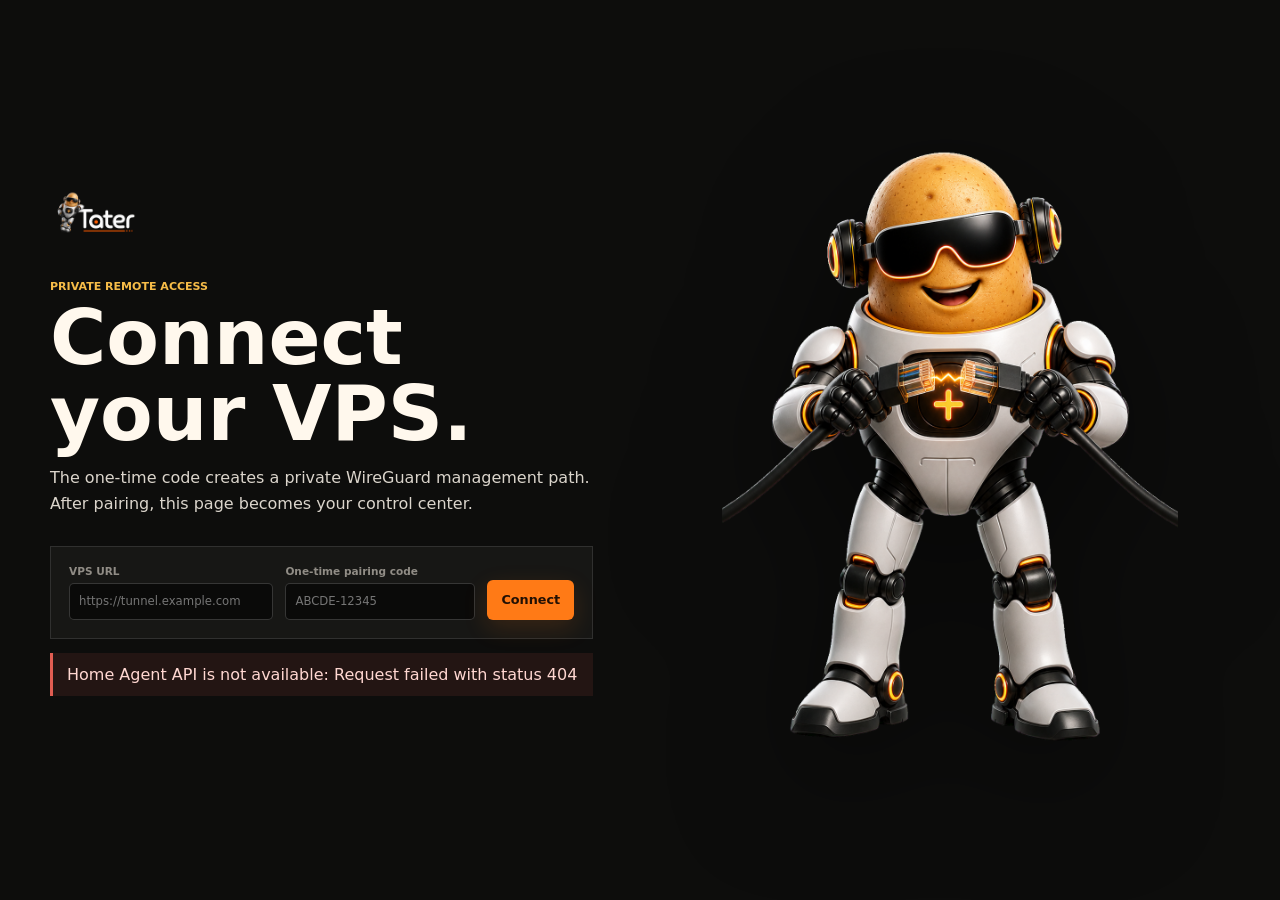
==== commit 84aba152: "Release Tater Tunnel v0.3.0 control center" ====
--- a/index.html
+++ b/index.html
@@ -3,204 +3,127 @@
   <head>
     <meta charset="UTF-8">
     <meta name="viewport" content="width=device-width, initial-scale=1.0">
-    <meta name="theme-color" content="#11100f">
+    <meta name="theme-color" content="#0d0d0c">
     <title>Tater Tunnel</title>
     <link rel="stylesheet" href="styles.css">
   </head>
-  <body>
-    <div class="app-shell" id="appShell">
-      <header class="topbar">
-        <img class="brand-logo" src="assets/tater-logo-primary.png" alt="Tater">
-      </header>
+  <body class="is-loading">
+    <section class="setup-screen" id="setupScreen" hidden>
+      <div class="setup-copy">
+        <img class="setup-logo" src="assets/tater-logo-primary.png" alt="Tater Tunnel">
+        <p class="eyebrow">Private remote access</p>
+        <h1>Connect your VPS.</h1>
+        <p>The one-time code creates a private WireGuard management path. After pairing, this page becomes your control center.</p>
+        <form class="setup-form" id="pairForm">
+          <label class="field"><span>VPS URL</span><input id="vpsAddress" type="url" placeholder="https://tunnel.example.com" autocomplete="url" required></label>
+          <label class="field"><span>One-time pairing code</span><input id="pairingCode" type="text" placeholder="ABCDE-12345" autocomplete="one-time-code" required></label>
+          <button class="button button-primary" type="submit">Connect</button>
+          <button class="button button-secondary" id="cancelReconnect" type="button" hidden>Back</button>
+        </form>
+        <p class="setup-error" id="setupError" role="alert" hidden></p>
+      </div>
+      <img class="setup-mascot" src="assets/tater-vps-mascot.png" alt="Tater mascot connecting two network cables">
+    </section>
 
-      <main>
-        <section class="hero" aria-labelledby="pageTitle">
-          <div class="hero-copy">
-            <p class="eyebrow">Tater Tunnel</p>
-            <h1 id="pageTitle">Private remote access</h1>
-            <p class="hero-description">
-              Reach selected apps at home through your own VPS. Only approved WireGuard devices can enter the private path.
-            </p>
-            <div class="connection-pill" id="connectionPill">
-              <span class="status-light" aria-hidden="true"></span>
-              <span id="statusText">Ready to connect</span>
+    <div class="control-shell" id="controlShell" hidden>
+      <aside class="sidebar">
+        <div class="brand-lockup"><img src="assets/tater-logo-primary.png" alt="Tater"><span>Tunnel</span></div>
+        <nav class="primary-nav" aria-label="Control center">
+          <button class="nav-item is-active" data-view="overview" type="button"><span class="nav-icon" aria-hidden="true">O</span><span>Overview</span></button>
+          <button class="nav-item" data-view="apps" type="button"><span class="nav-icon" aria-hidden="true">A</span><span>Apps</span><span class="nav-count" id="appCount">0</span></button>
+          <button class="nav-item" data-view="tunnel" type="button"><span class="nav-icon" aria-hidden="true">T</span><span>Tunnel</span></button>
+          <button class="nav-item" data-view="updates" type="button"><span class="nav-icon" aria-hidden="true">U</span><span>Updates</span></button>
+          <button class="nav-item" data-view="system" type="button"><span class="nav-icon" aria-hidden="true">S</span><span>System</span></button>
+        </nav>
+        <div class="sidebar-foot">
+          <div class="vps-identity"><span class="status-orbit" aria-hidden="true"></span><div><strong id="vpsIdentity">VPS</strong><span id="vpsIdentityStatus">Connected</span></div></div>
+          <button class="sidebar-action" id="reconnectButton" type="button">Reconnect VPS</button>
+        </div>
+      </aside>
+
+      <div class="content-shell">
+        <header class="topbar">
+          <button class="mobile-menu" id="mobileMenu" type="button" aria-label="Open navigation">Menu</button>
+          <div class="crumbs"><span>Tater Tunnel</span><strong id="currentViewLabel">Overview</strong></div>
+          <div class="topbar-actions">
+            <div class="live-state" id="liveState"><span class="live-dot" aria-hidden="true"></span><span id="liveStateText">Checking private path</span></div>
+            <button class="icon-button" id="refreshButton" type="button" title="Refresh status" aria-label="Refresh status">R</button>
+          </div>
+        </header>
+
+        <main>
+          <section class="view is-visible" data-view-panel="overview">
+            <div class="page-heading">
+              <div><p class="eyebrow">VPS control center</p><h1 id="overviewTitle">Checking your tunnel.</h1><p class="page-copy" id="overviewCopy">Reading live status through the private management path.</p></div>
+              <div class="heading-actions"><button class="button button-secondary" data-go="apps" type="button">Manage apps</button><button class="button button-primary" data-go="tunnel" data-open-device type="button">Add device</button></div>
             </div>
-          </div>
-          <div class="hero-art" aria-hidden="true">
-            <img src="assets/tater-mascot-cable-connect.png" alt="">
-          </div>
-        </section>
+            <section class="metric-band" aria-label="VPS resources">
+              <article class="metric"><div class="metric-top"><span>CPU</span><strong id="cpuValue">--</strong></div><div class="meter"><span id="cpuMeter"></span></div><small id="cpuDetail">Waiting for VPS</small></article>
+              <article class="metric"><div class="metric-top"><span>Memory</span><strong id="memoryValue">--</strong></div><div class="meter"><span id="memoryMeter"></span></div><small id="memoryDetail">Waiting for VPS</small></article>
+              <article class="metric"><div class="metric-top"><span>Disk</span><strong id="diskValue">--</strong></div><div class="meter meter-warm"><span id="diskMeter"></span></div><small id="diskDetail">Waiting for VPS</small></article>
+              <article class="metric"><div class="metric-top"><span>Uptime</span><strong id="uptimeValue">--</strong></div><div class="metric-spark" aria-hidden="true"><i style="height:32%"></i><i style="height:46%"></i><i style="height:39%"></i><i style="height:55%"></i><i style="height:50%"></i><i style="height:68%"></i><i style="height:61%"></i><i style="height:73%"></i><i style="height:64%"></i><i style="height:78%"></i></div><small id="uptimeDetail">No live reading yet</small></article>
+            </section>
+            <div class="overview-grid">
+              <section class="panel apps-summary"><div class="panel-heading"><div><p class="panel-kicker">Managed apps</p><h2>Services</h2></div><button class="text-button" data-go="apps" type="button">View all</button></div><div class="service-rows" id="overviewApps"></div></section>
+              <section class="panel tunnel-summary"><div class="panel-heading"><div><p class="panel-kicker">Private network</p><h2>Tunnel health</h2></div><span class="state-badge" id="tunnelBadge">Checking</span></div><div class="tunnel-route"><div class="route-node"><span>H</span><strong>Home</strong><small>10.88.0.2</small></div><div class="route-line"><i></i><span id="tunnelCheckTime">Private</span></div><div class="route-node"><span>V</span><strong>VPS</strong><small>10.88.0.1</small></div></div><div class="traffic-pair"><div><span>UP</span><strong id="uploadValue">0 B</strong><small>Devices sent</small></div><div><span>DN</span><strong id="downloadValue">0 B</strong><small>Devices received</small></div></div></section>
+              <section class="panel activity-panel"><div class="panel-heading"><div><p class="panel-kicker">Approved devices</p><h2>Device activity</h2></div><button class="text-button" data-go="tunnel" type="button">All devices</button></div><div class="device-table" id="overviewDevices"></div></section>
+              <aside class="mascot-callout"><img src="assets/tater-vps-mascot.png" alt="Tater mascot connecting two network cables"><div><p class="panel-kicker">Security</p><h2>Private by default.</h2><p>Management and app consoles stay behind WireGuard. The browser talks only to this Home Agent.</p><button class="text-button" data-go="system" type="button">Open security report</button></div></aside>
+            </div>
+          </section>
 
-        <section class="status-strip" aria-label="Tunnel summary">
-          <div>
-            <span>Home Agent</span>
-            <strong id="metricHome">Ready</strong>
-          </div>
-          <div>
-            <span>VPS</span>
-            <strong id="metricVps">Not connected</strong>
-          </div>
-          <div>
-            <span>Devices</span>
-            <strong id="metricDevices">0 approved</strong>
-          </div>
-          <div>
-            <span>Private services</span>
-            <strong id="metricServices">0 shared</strong>
-          </div>
-        </section>
+          <section class="view" data-view-panel="apps">
+            <div class="page-heading compact-heading"><div><p class="eyebrow">VPS apps</p><h1>Apps</h1><p class="page-copy">Install and manage allow-listed services without opening a shell.</p></div><button class="button button-secondary" id="checkAppsButton" type="button">Check app health</button></div>
+            <div class="filter-bar"><div class="segmented-control" aria-label="App filters"><button class="is-selected" type="button" data-filter="all">All</button><button type="button" data-filter="installed">Installed</button><button type="button" data-filter="available">Available</button></div><span id="appSummary">Checking apps</span></div>
+            <div class="app-catalog" id="appCatalog"></div>
+          </section>
 
-        <div class="notice" id="notice" role="status" hidden></div>
+          <section class="view" data-view-panel="tunnel">
+            <div class="page-heading compact-heading"><div><p class="eyebrow">Private access</p><h1>Tunnel</h1><p class="page-copy">Approve WireGuard devices and publish selected home services to private ports.</p></div><div class="heading-actions"><button class="button button-secondary" id="addServiceButton" type="button">Add service</button><button class="button button-primary" data-open-device type="button">Add device</button></div></div>
+            <form class="inline-control-form" id="deviceForm" hidden><label class="field"><span>Person</span><input id="personName" required></label><label class="field"><span>Device name</span><input id="deviceName" placeholder="My iPhone"></label><label class="field"><span>Type</span><select id="deviceType"><option>Phone</option><option>Tablet</option><option>Laptop</option><option>Desktop</option></select></label><div class="form-buttons"><button class="button button-secondary" type="button" data-cancel-form>Cancel</button><button class="button button-primary" type="submit">Generate QR</button></div></form>
+            <form class="inline-control-form service-control-form" id="serviceForm" hidden><label class="field"><span>Preset</span><select id="servicePreset"><option value="">Custom</option><option value="tater">Tater</option><option value="emby">Emby</option><option value="matrix">Matrix</option></select></label><label class="field"><span>Name</span><input id="serviceName" required></label><label class="field"><span>Local address</span><input id="serviceHost" value="127.0.0.1" required></label><label class="field"><span>Local port</span><input id="servicePort" type="number" min="1" max="65535" required></label><label class="field"><span>Protocol</span><select id="serviceProtocol"><option value="tcp">TCP</option><option value="udp">UDP</option></select></label><label class="field"><span>Private port</span><input id="serviceAccessPort" type="number" min="30000" max="30999" placeholder="Automatic"></label><div class="form-buttons"><button class="button button-secondary" type="button" data-cancel-form>Cancel</button><button class="button button-primary" type="submit">Add service</button></div></form>
+            <div class="split-layout">
+              <section class="panel"><div class="panel-heading"><div><p class="panel-kicker">WireGuard</p><h2>Approved devices</h2></div><span class="state-badge" id="deviceCountBadge">0 approved</span></div><div class="device-table device-table-large" id="deviceList"></div></section>
+              <section class="panel"><div class="panel-heading"><div><p class="panel-kicker">Home Agent</p><h2>Shared services</h2></div></div><div class="route-list" id="routeList"></div></section>
+            </div>
+            <section class="qr-panel panel" id="qrPanel" hidden><div><p class="panel-kicker">WireGuard enrollment</p><h2 id="qrTitle">New device</h2><p>Scan this code in the WireGuard app, then enable the tunnel.</p></div><canvas id="qrImage"></canvas><details><summary>Show configuration</summary><pre id="qrToken"></pre></details><button class="button button-secondary" id="closeQrButton" type="button">Done</button></section>
+          </section>
 
-        <section class="workspace-section connection-section" aria-labelledby="connectionTitle">
-          <div class="section-heading">
-            <div>
-              <p class="step-label">Step 1</p>
-              <h2 id="connectionTitle">Connect your VPS</h2>
-            </div>
-            <span class="section-state is-waiting" id="connectionState">Not connected</span>
-          </div>
+          <section class="view" data-view-panel="updates">
+            <div class="page-heading compact-heading"><div><p class="eyebrow">One place to maintain both sides</p><h1>Updates</h1><p class="page-copy">Installed versions are shown here. Updates remain deliberate and reviewable.</p></div><button class="button button-secondary" id="checkUpdatesButton" type="button">Check again</button></div>
+            <div class="update-lanes"><article class="update-lane"><div class="lane-icon">H</div><div class="lane-title"><span>Home Agent</span><h2>Local computer</h2></div><span class="state-badge is-good">Running</span><div class="version-pair"><span>Installed</span><strong id="homeVersion">--</strong></div></article><article class="update-lane"><div class="lane-icon">V</div><div class="lane-title"><span>VPS Agent</span><h2 id="updateVpsName">VPS</h2></div><span class="state-badge is-good" id="vpsUpdateBadge">Current</span><div class="version-pair"><span>Installed</span><strong id="vpsVersion">--</strong></div></article></div>
+            <section class="release-panel"><div class="release-heading"><div><p class="panel-kicker">Update policy</p><h2>Controlled updates</h2></div></div><div class="release-content"><div><span class="change-mark">+</span><p><strong>Home Agent</strong> The macOS app handles its signed release updates.</p></div><div><span class="change-mark">+</span><p><strong>VPS Agent</strong> Use the setup menu's update action until unattended VPS updates are added here.</p></div><div><span class="change-mark">+</span><p><strong>App configuration</strong> SFTPGo and ZNC changes are available now from the Apps view.</p></div></div></section>
+          </section>
 
-          <div class="connection-summary" id="connectionSummary" hidden>
-            <div>
-              <span>Private WireGuard path</span>
-              <strong id="connectedVps">VPS</strong>
-              <small id="connectionDetail">Checking the tunnel</small>
-            </div>
-            <button class="secondary-button" id="checkConnectionButton" type="button">Check connection</button>
-          </div>
-
-          <form class="pair-form" id="pairForm">
-            <label>
-              <span>VPS URL</span>
-              <input id="vpsAddress" name="vpsAddress" type="url" inputmode="url" placeholder="https://tunnel.example.com" autocomplete="url" required>
-            </label>
-            <label>
-              <span>One-time pairing code</span>
-              <input id="pairingCode" name="pairingCode" type="text" placeholder="ABCDE-23456" autocomplete="one-time-code" spellcheck="false" required>
-            </label>
-            <button class="primary-button" type="submit">Connect</button>
-          </form>
-
-          <details class="connection-settings" id="connectionSettings" hidden>
-            <summary>Connection settings</summary>
-            <p>Reopen pairing on the VPS before connecting again. Reset removes this Home Agent's local tunnel identity.</p>
-            <div class="settings-actions">
-              <button class="ghost-button" id="connectAgainButton" type="button">Connect again</button>
-              <button class="danger-button" id="resetButton" type="button">Reset Home Agent</button>
-            </div>
-          </details>
-        </section>
-
-        <section class="workspace-section" aria-labelledby="devicesTitle">
-          <div class="section-heading">
-            <div>
-              <p class="step-label">Step 2</p>
-              <h2 id="devicesTitle">Approved devices</h2>
-            </div>
-            <button class="secondary-button" id="addDeviceButton" type="button">Add device</button>
-          </div>
-
-          <form class="inline-form device-form" id="deviceForm" hidden>
-            <label>
-              <span>Person</span>
-              <input id="personName" name="person" type="text" placeholder="Spud Lord" required>
-            </label>
-            <label>
-              <span>Device name</span>
-              <input id="deviceName" name="name" type="text" placeholder="My iPhone">
-            </label>
-            <label>
-              <span>Device type</span>
-              <select id="deviceType" name="type">
-                <option>Phone</option>
-                <option>Laptop</option>
-                <option>Tablet</option>
-                <option>Desktop</option>
-              </select>
-            </label>
-            <div class="form-actions">
-              <button class="primary-button" type="submit">Create QR</button>
-              <button class="ghost-button" id="cancelDeviceButton" type="button">Cancel</button>
-            </div>
-          </form>
-
-          <div class="qr-panel" id="qrPanel" hidden>
-            <div class="qr-code"><img id="qrImage" alt="WireGuard enrollment QR code"></div>
-            <div>
-              <p class="step-label">Ready to scan</p>
-              <h3 id="qrTitle">Device configuration</h3>
-              <p>Open WireGuard on the device and scan this code. The configuration is shown once.</p>
-              <code id="qrToken"></code>
-              <button class="ghost-button" id="closeQrButton" type="button">Done</button>
-            </div>
-          </div>
-
-          <div class="empty-state" id="emptyDevices">
-            <strong>No approved devices yet</strong>
-            <span>Add a phone or computer, then scan its WireGuard QR code.</span>
-          </div>
-          <div class="item-list" id="deviceList"></div>
-        </section>
-
-        <section class="workspace-section" aria-labelledby="servicesTitle">
-          <div class="section-heading">
-            <div>
-              <p class="step-label">Step 3</p>
-              <h2 id="servicesTitle">Private services</h2>
-            </div>
-            <button class="secondary-button" id="addServiceButton" type="button">Add service</button>
-          </div>
-          <p class="section-intro">Each service receives a private address on the Home Agent. It is reachable only while the device is connected to Tater Tunnel.</p>
-
-          <form class="inline-form service-form" id="serviceForm" hidden>
-            <label>
-              <span>Preset</span>
-              <select id="servicePreset">
-                <option value="">Custom</option>
-                <option value="tater">Tater</option>
-                <option value="matrix">Matrix</option>
-                <option value="emby">Emby</option>
-              </select>
-            </label>
-            <label>
-              <span>Name</span>
-              <input id="serviceName" type="text" placeholder="tater" required>
-            </label>
-            <label>
-              <span>Local IP or hostname</span>
-              <input id="serviceHost" type="text" value="127.0.0.1" placeholder="10.4.20.204" required>
-            </label>
-            <label>
-              <span>Local port</span>
-              <input id="servicePort" type="number" min="1" max="65535" placeholder="8096" required>
-            </label>
-            <label>
-              <span>Protocol</span>
-              <select id="serviceProtocol">
-                <option value="tcp">TCP</option>
-                <option value="udp">UDP</option>
-              </select>
-            </label>
-            <label>
-              <span>Tunnel port</span>
-              <input id="serviceAccessPort" type="number" min="30000" max="30999" placeholder="Auto">
-            </label>
-            <div class="form-actions">
-              <button class="primary-button" type="submit">Share service</button>
-              <button class="ghost-button" id="cancelServiceButton" type="button">Cancel</button>
-            </div>
-          </form>
-
-          <div class="empty-state" id="emptyServices">
-            <strong>No private services yet</strong>
-            <span>Add only the local apps you want approved devices to reach.</span>
-          </div>
-          <div class="item-list" id="serviceList"></div>
-        </section>
-      </main>
+          <section class="view" data-view-panel="system">
+            <div class="page-heading compact-heading"><div><p class="eyebrow">VPS system</p><h1>System</h1><p class="page-copy">Useful diagnostics without exposing a general-purpose shell.</p></div><button class="button button-secondary" id="auditButton" type="button">Run security audit</button></div>
+            <div class="system-grid"><section class="panel system-facts"><div class="panel-heading"><div><p class="panel-kicker">Host</p><h2>Server details</h2></div></div><dl id="systemFacts"></dl></section><section class="panel audit-list"><div class="panel-heading"><div><p class="panel-kicker">Security</p><h2>Audit</h2></div><span class="state-badge" id="auditBadge">Not run</span></div><div id="auditOutput"><p><span>+</span>Run the audit to verify firewall and private-access boundaries.</p></div></section></div>
+          </section>
+        </main>
+      </div>
     </div>
 
+    <dialog class="app-dialog" id="appDialog">
+      <form id="appManagerForm">
+        <button class="dialog-close" id="closeAppDialog" type="button" aria-label="Close">X</button>
+        <div class="dialog-head"><div class="app-mark app-mark-files" id="dialogAppMark">S</div><div><p class="eyebrow">Install and manage</p><h2 id="dialogTitle">SFTPGo</h2><p>The same guarded settings are used for first installation and later changes.</p></div></div>
+        <div class="app-config" data-config-app="sftpgo">
+          <section class="endpoint-box"><div class="config-section-heading"><div><p class="panel-kicker">Connected through WireGuard</p><h3>Addresses</h3></div><span class="state-badge" id="sftpgoRuntimeBadge">Available</span></div><div class="endpoint-list" id="sftpgoEndpoints"></div></section>
+          <section class="config-section"><div class="config-section-heading"><div><p class="panel-kicker">Runtime and storage</p><h3>SFTPGo service</h3></div></div><div class="settings-grid"><label class="field"><span>Storage cap</span><div class="input-suffix"><input id="sftpgoStorage" type="number" min="1"><span>GiB</span></div></label><div class="setting-note"><strong>Installer-managed storage</strong><small>Existing caps can grow. Shrinking requires migration.</small></div></div></section>
+          <section class="config-section"><div class="config-section-heading"><div><p class="panel-kicker">File access</p><h3>Protocols and exposure</h3></div></div><div class="protocol-list"><article class="protocol-row"><div class="protocol-label"><strong>SFTP</strong><small>Encrypted file transfer</small></div><label class="compact-field"><span>Access</span><select id="sftpAccess"><option value="private">WireGuard only</option><option value="public">Public internet</option><option value="disabled">Disabled</option></select></label><label class="compact-field"><span>Port</span><input value="2022" readonly></label></article><article class="protocol-row"><div class="protocol-label"><strong>FTP</strong><small>Legacy passive-mode transfer</small></div><label class="compact-field"><span>Access</span><select id="ftpAccess"><option value="disabled">Disabled</option><option value="private">WireGuard only</option><option value="public">Public internet</option></select></label><label class="compact-field"><span>Port</span><input value="2121" readonly></label><p class="protocol-note">Public FTP is unencrypted and requires confirmation before it is applied.</p></article><article class="protocol-row"><div class="protocol-label"><strong>WebDAV</strong><small>Finder and compatible clients</small></div><label class="compact-field"><span>Access</span><select id="webdavAccess"><option value="disabled">Disabled</option><option value="private">WireGuard only</option><option value="https">Public HTTPS</option></select></label><label class="compact-field"><span>Local port</span><input value="10080" readonly></label><label class="field protocol-domain" id="webdavDomainField"><span>Dedicated HTTPS hostname</span><input id="webdavDomain" placeholder="files.example.com"></label></article></div></section>
+          <section class="config-section"><div class="config-section-heading"><div><p class="panel-kicker">Optional DNS setup</p><h3>Cloudflare</h3></div></div><div class="settings-grid"><label class="setting-toggle wide"><span><strong>Create or update the DNS record</strong><small>The API token is used once and never saved.</small></span><input id="cloudflareEnabled" type="checkbox"></label><label class="field cloudflare-field"><span>Zone</span><input id="cloudflareZone" placeholder="example.com"></label><label class="field cloudflare-field"><span>API token</span><input id="cloudflareToken" type="password" autocomplete="new-password"></label><label class="field cloudflare-field"><span>VPS public IPv4</span><input id="cloudflareIpv4" placeholder="Auto-detect"></label></div></section>
+        </div>
+        <div class="app-config" data-config-app="znc" hidden>
+          <section class="endpoint-box"><div class="config-section-heading"><div><p class="panel-kicker">Connected through WireGuard</p><h3>Addresses</h3></div><span class="state-badge" id="zncRuntimeBadge">Available</span></div><div class="endpoint-list" id="zncEndpoints"></div></section>
+          <section class="config-section"><div class="config-section-heading"><div><p class="panel-kicker">Runtime</p><h3>ZNC service</h3></div></div><div class="settings-grid"><label class="field"><span>Linux owner</span><input id="zncUser" placeholder="tater"></label><label class="field"><span>Configuration directory</span><input id="zncDataDir" readonly></label><label class="field"><span>IRC listener port</span><input id="zncIrcPort" type="number" min="1" max="65535"></label><label class="field"><span>WebAdmin port</span><input id="zncWebPort" type="number" min="1" max="65535"></label></div></section>
+          <section class="config-section" id="zncInitialAdmin"><div class="config-section-heading"><div><p class="panel-kicker">First installation</p><h3>Initial administrator</h3></div></div><div class="settings-grid"><label class="field"><span>Administrator</span><input id="zncAdminUser"></label><label class="field"><span>Administrator password</span><input id="zncAdminPassword" type="password" minlength="12" autocomplete="new-password"></label></div></section>
+          <section class="config-section"><div class="boundary-list"><div><span class="boundary-icon">OK</span><p><strong>IRC stays private</strong><small>The listener is available through Tater WireGuard only.</small></p><span class="state-badge is-good">Locked</span></div><div><span class="boundary-icon">OK</span><p><strong>WebAdmin stays private</strong><small>The web listener is blocked from the public internet.</small></p><span class="state-badge is-good">Locked</span></div></div></section>
+        </div>
+        <section class="job-panel" id="jobPanel" hidden><div class="job-spinner" aria-hidden="true"></div><div><strong id="jobTitle">Applying changes</strong><p id="jobMessage">The VPS is working. You can keep this window open.</p></div></section>
+        <div class="dialog-actions"><button class="button button-danger" id="disableAppButton" type="button">Disable app</button><div><button class="button button-secondary" id="cancelAppChanges" type="button">Cancel</button><button class="button button-primary" id="saveAppChanges" type="submit">Apply changes</button></div></div>
+      </form>
+    </dialog>
+
+    <div class="toast" id="toast" role="status" aria-live="polite"></div>
     <script src="qr.js"></script>
     <script src="app.js"></script>
   </body>
--- a/styles.css
+++ b/styles.css
@@ -1,678 +1,406 @@
 :root {
   color-scheme: dark;
-  --bg: #11100f;
-  --surface: #191816;
-  --surface-raised: #22201d;
-  --field: #0c0c0c;
-  --text: #fff6e8;
-  --text-soft: #ded5c9;
-  --muted: #9f988f;
-  --line: rgba(255, 255, 255, 0.13);
-  --orange: #ff8614;
-  --gold: #ffc24b;
-  --cyan: #36b9ed;
-  --green: #75b84f;
-  --red: #df6156;
-  --radius: 8px;
+  --bg: #0d0d0c;
+  --sidebar: #11110f;
+  --surface: #171715;
+  --surface-2: #1e1e1b;
+  --surface-3: #252521;
+  --field: #0a0a09;
+  --text: #fff8ed;
+  --text-soft: #dbd5cc;
+  --muted: #918d86;
+  --line: rgba(255, 255, 255, 0.11);
+  --line-strong: rgba(255, 255, 255, 0.18);
+  --orange: #ff7a16;
+  --gold: #f6bc48;
+  --cyan: #4bbfe8;
+  --green: #78c557;
+  --red: #e15d52;
+  --radius: 7px;
   font-family: Inter, ui-sans-serif, system-ui, -apple-system, BlinkMacSystemFont, "Segoe UI", sans-serif;
 }
 
-* {
-  box-sizing: border-box;
+* { box-sizing: border-box; }
+[hidden] { display: none !important; }
+html { min-width: 320px; min-height: 100%; background: var(--bg); }
+body { min-width: 320px; min-height: 100vh; margin: 0; color: var(--text); background: var(--bg); }
+body.is-loading > * { visibility: hidden; }
+button, input, select { font: inherit; }
+button { border: 0; cursor: pointer; }
+button:focus-visible, input:focus-visible { outline: 3px solid rgba(75, 191, 232, 0.4); outline-offset: 2px; }
+h1, h2, p { margin-top: 0; }
+
+.control-shell { display: grid; grid-template-columns: 228px minmax(0, 1fr); min-height: 100vh; }
+.sidebar { position: sticky; top: 0; display: flex; flex-direction: column; height: 100vh; border-right: 1px solid var(--line); background: var(--sidebar); }
+.brand-lockup { display: flex; align-items: center; height: 68px; padding: 10px 18px; border-bottom: 1px solid var(--line); }
+.brand-lockup img { width: 82px; height: 46px; object-fit: contain; }
+.brand-lockup span { padding-left: 10px; border-left: 1px solid var(--line-strong); color: var(--text-soft); font-size: 0.82rem; font-weight: 800; text-transform: uppercase; }
+.primary-nav { display: grid; gap: 4px; padding: 18px 12px; }
+.nav-item { position: relative; display: grid; grid-template-columns: 28px minmax(0, 1fr) auto; align-items: center; min-height: 44px; padding: 0 12px; border-radius: 6px; color: var(--muted); background: transparent; text-align: left; font-weight: 750; }
+.nav-item:hover { color: var(--text); background: rgba(255,255,255,.045); }
+.nav-item.is-active { color: var(--text); background: var(--surface-3); }
+.nav-item.is-active::before { content: ""; position: absolute; top: 8px; bottom: 8px; left: 0; width: 3px; border-radius: 2px; background: var(--orange); }
+.nav-icon { color: var(--text-soft); font-size: 1rem; }
+.nav-count { min-width: 22px; padding: 2px 6px; border-radius: 10px; color: var(--text-soft); background: rgba(255,255,255,.08); font-size: .7rem; text-align: center; }
+.nav-dot { width: 8px; height: 8px; border-radius: 50%; background: var(--orange); box-shadow: 0 0 0 4px rgba(255,122,22,.12); }
+.sidebar-foot { display: grid; gap: 12px; margin-top: auto; padding: 16px; border-top: 1px solid var(--line); }
+.vps-identity { display: grid; grid-template-columns: 10px minmax(0, 1fr); align-items: center; gap: 10px; }
+.vps-identity strong, .vps-identity span { display: block; }
+.vps-identity strong { font-size: .84rem; }
+.vps-identity div span { margin-top: 2px; color: var(--muted); font-size: .72rem; }
+.status-orbit { width: 8px; height: 8px; border-radius: 50%; background: var(--green); box-shadow: 0 0 0 4px rgba(120,197,87,.13); }
+.sidebar-action { min-height: 34px; border: 1px solid var(--line); border-radius: 5px; color: var(--muted); background: transparent; font-size: .75rem; font-weight: 700; }
+
+.content-shell { min-width: 0; }
+.topbar { position: sticky; top: 0; z-index: 10; display: flex; align-items: center; justify-content: space-between; height: 68px; padding: 0 28px; border-bottom: 1px solid var(--line); background: rgba(13,13,12,.93); backdrop-filter: blur(16px); }
+.crumbs { display: flex; align-items: center; gap: 10px; font-size: .82rem; }
+.crumbs span { color: var(--muted); }
+.crumbs span::after { content: "/"; margin-left: 10px; color: #55524e; }
+.topbar-actions { display: flex; align-items: center; gap: 12px; }
+.live-state { display: flex; align-items: center; gap: 8px; min-height: 34px; padding: 0 11px; border: 1px solid rgba(120,197,87,.2); border-radius: 17px; color: #b9e7a6; background: rgba(120,197,87,.07); font-size: .75rem; font-weight: 750; }
+.live-dot, .pulse-dot { width: 7px; height: 7px; border-radius: 50%; background: var(--green); box-shadow: 0 0 0 4px rgba(120,197,87,.12); }
+.icon-button, .mobile-menu { display: inline-grid; place-items: center; width: 36px; height: 36px; border: 1px solid var(--line); border-radius: 6px; color: var(--text-soft); background: var(--surface); font-size: 1rem; }
+.mobile-menu { display: none; }
+
+main { width: min(1440px, 100%); margin: 0 auto; padding: 30px 32px 60px; }
+.view { display: none; }
+.view.is-visible { display: block; animation: reveal .22s ease-out; }
+@keyframes reveal { from { opacity: 0; transform: translateY(4px); } to { opacity: 1; transform: translateY(0); } }
+.page-heading { display: flex; align-items: flex-end; justify-content: space-between; gap: 32px; margin-bottom: 28px; }
+.page-heading h1 { max-width: 760px; margin-bottom: 9px; font-size: 2.25rem; line-height: 1.08; letter-spacing: 0; }
+.compact-heading h1 { font-size: 2rem; }
+.eyebrow, .panel-kicker { margin-bottom: 7px; color: var(--gold); font-size: .69rem; font-weight: 900; letter-spacing: 0; text-transform: uppercase; }
+.page-copy { margin-bottom: 0; color: var(--muted); font-size: .9rem; line-height: 1.55; }
+.heading-actions { display: flex; gap: 9px; flex-wrap: wrap; }
+.button { display: inline-flex; align-items: center; justify-content: center; min-height: 40px; padding: 0 14px; border-radius: 6px; font-size: .8rem; font-weight: 850; white-space: nowrap; }
+.button-primary { color: #221004; background: var(--orange); box-shadow: 0 8px 24px rgba(255,122,22,.15); }
+.button-secondary { color: var(--text); border: 1px solid var(--line-strong); background: var(--surface-2); }
+.button-danger { color: #fff; background: var(--red); }
+.button-disabled { color: var(--muted); border: 1px solid var(--line); background: transparent; cursor: default; }
+.text-button { padding: 4px 0; color: #7ed6f4; background: transparent; font-size: .78rem; font-weight: 800; }
+.row-button { min-height: 32px; padding: 0 10px; border: 1px solid var(--line); border-radius: 5px; color: var(--text-soft); background: transparent; font-size: .73rem; font-weight: 800; }
+
+.metric-band { display: grid; grid-template-columns: repeat(4, minmax(0,1fr)); margin-bottom: 22px; border: 1px solid var(--line); background: var(--surface); }
+.metric { min-width: 0; padding: 18px; border-right: 1px solid var(--line); }
+.metric:last-child { border-right: 0; }
+.metric-top { display: flex; align-items: baseline; justify-content: space-between; gap: 8px; }
+.metric-top span { color: var(--muted); font-size: .75rem; font-weight: 700; }
+.metric-top strong { font-size: 1.05rem; }
+.metric small { display: block; margin-top: 9px; color: var(--muted); font-size: .7rem; }
+.meter { height: 5px; margin-top: 15px; overflow: hidden; border-radius: 3px; background: rgba(255,255,255,.07); }
+.meter span { display: block; height: 100%; border-radius: inherit; background: var(--cyan); }
+.meter-warm span { background: var(--orange); }
+.metric-spark { display: flex; align-items: end; gap: 3px; height: 22px; margin-top: 9px; }
+.metric-spark i { width: 5px; border-radius: 1px 1px 0 0; background: rgba(120,197,87,.64); }
+
+.overview-grid { display: grid; grid-template-columns: minmax(0,1.55fr) minmax(300px,.85fr); gap: 18px; }
+.panel { min-width: 0; border: 1px solid var(--line); background: var(--surface); }
+.panel-heading { display: flex; align-items: center; justify-content: space-between; gap: 16px; min-height: 72px; padding: 14px 18px; border-bottom: 1px solid var(--line); }
+.panel-heading h2 { margin: 0; font-size: 1rem; }
+.panel-kicker { margin-bottom: 4px; color: var(--muted); }
+.service-rows { display: grid; }
+.service-row { display: grid; grid-template-columns: 40px minmax(130px,1fr) auto 70px auto; align-items: center; gap: 14px; min-height: 75px; padding: 12px 18px; border-bottom: 1px solid var(--line); }
+.service-row:last-child { border-bottom: 0; }
+.app-mark { display: grid; place-items: center; width: 40px; height: 40px; border-radius: 7px; color: #fff; font-weight: 950; }
+.app-mark-files { background: #2d8b67; }
+.app-mark-chat { background: #b5572b; }
+.app-mark-monitor { background: #3678a7; }
+.app-mark-backup { background: #6f5ba3; }
+.service-main strong, .service-main span { display: block; }
+.service-main strong { font-size: .86rem; }
+.service-main span { margin-top: 3px; color: var(--muted); font-size: .72rem; }
+.state-badge { display: inline-flex; align-items: center; justify-content: center; min-height: 25px; padding: 0 8px; border-radius: 12px; color: var(--text-soft); background: rgba(255,255,255,.07); font-size: .67rem; font-weight: 850; white-space: nowrap; }
+.state-badge.is-good { color: #bceca8; background: rgba(120,197,87,.13); }
+.state-badge.is-warm { color: #ffd38f; background: rgba(255,122,22,.14); }
+.service-meta { text-align: right; }
+.service-meta strong, .service-meta span { display: block; }
+.service-meta strong { font-size: .82rem; }
+.service-meta span { margin-top: 2px; color: var(--muted); font-size: .66rem; }
+.tunnel-route { display: grid; grid-template-columns: 72px minmax(90px,1fr) 72px; align-items: center; gap: 12px; padding: 25px 18px 18px; }
+.route-node { display: grid; justify-items: center; text-align: center; }
+.route-node > span { display: grid; place-items: center; width: 38px; height: 38px; margin-bottom: 7px; border: 1px solid var(--line-strong); border-radius: 50%; color: var(--orange); background: var(--surface-3); font-weight: 900; }
+.route-node strong { font-size: .75rem; }
+.route-node small { margin-top: 3px; color: var(--muted); font-size: .62rem; }
+.route-line { position: relative; height: 42px; text-align: center; }
+.route-line::before { content: ""; position: absolute; top: 16px; right: 0; left: 0; height: 1px; background: var(--line-strong); }
+.route-line i { position: absolute; top: 13px; left: 50%; z-index: 1; width: 7px; height: 7px; border-radius: 50%; background: var(--green); box-shadow: 0 0 12px var(--green); animation: travel 2.6s linear infinite; }
+@keyframes travel { from { transform: translateX(-45px); } to { transform: translateX(38px); } }
+.route-line span { position: relative; z-index: 2; display: inline-block; margin-top: 27px; padding: 2px 6px; color: var(--muted); background: var(--surface); font-size: .61rem; }
+.traffic-pair { display: grid; grid-template-columns: 1fr 1fr; border-top: 1px solid var(--line); }
+.traffic-pair > div { display: grid; grid-template-columns: 34px 1fr; grid-template-rows: auto auto; padding: 13px 16px; }
+.traffic-pair > div:first-child { border-right: 1px solid var(--line); }
+.traffic-pair span { grid-row: 1 / 3; align-self: center; color: var(--cyan); font-size: .68rem; font-weight: 900; }
+.traffic-pair strong { font-size: .78rem; }
+.traffic-pair small { color: var(--muted); font-size: .62rem; }
+.activity-panel { grid-column: 1; }
+.device-table { display: grid; }
+.device-row { display: grid; grid-template-columns: 34px minmax(0,1fr) minmax(100px,.6fr) 10px; align-items: center; gap: 12px; min-height: 62px; padding: 10px 18px; border-bottom: 1px solid var(--line); }
+.device-row:last-child { border-bottom: 0; }
+.device-row.is-muted { opacity: .6; }
+.device-icon { display: grid; place-items: center; width: 32px; height: 32px; border-radius: 50%; color: var(--text-soft); background: var(--surface-3); font-size: .7rem; font-weight: 900; }
+.device-row strong, .device-row span { display: block; }
+.device-row div > strong { font-size: .8rem; }
+.device-row div > span { margin-top: 2px; color: var(--muted); font-size: .67rem; }
+.last-seen { text-align: right; }
+.offline-dot { width: 7px; height: 7px; border-radius: 50%; background: #66635e; }
+.mascot-callout { position: relative; display: grid; grid-template-columns: 108px minmax(0,1fr); align-items: center; min-height: 190px; overflow: hidden; border: 1px solid rgba(255,122,22,.25); background: #151410; }
+.mascot-callout img { align-self: end; width: 150px; height: 188px; margin-left: -22px; object-fit: contain; object-position: bottom center; }
+.mascot-callout > div { position: relative; z-index: 1; padding: 18px 18px 18px 0; }
+.mascot-callout h2 { margin-bottom: 8px; font-size: 1rem; }
+.mascot-callout p:not(.panel-kicker) { margin-bottom: 11px; color: var(--muted); font-size: .72rem; line-height: 1.5; }
+
+.filter-bar { display: flex; align-items: center; justify-content: space-between; gap: 20px; margin-bottom: 14px; }
+.filter-bar > span { color: var(--muted); font-size: .75rem; }
+.segmented-control { display: inline-flex; padding: 3px; border: 1px solid var(--line); border-radius: 6px; background: var(--surface); }
+.segmented-control button { min-height: 31px; padding: 0 12px; border-radius: 4px; color: var(--muted); background: transparent; font-size: .73rem; font-weight: 800; }
+.segmented-control button.is-selected { color: var(--text); background: var(--surface-3); }
+.app-catalog { border-top: 1px solid var(--line); }
+.app-row { display: grid; grid-template-columns: 46px minmax(260px,1fr) minmax(150px,.55fr) auto; align-items: center; gap: 18px; min-height: 108px; padding: 17px 8px; border-bottom: 1px solid var(--line); }
+.app-row.is-filtered { display: none; }
+.app-description > div { display: flex; align-items: center; gap: 10px; }
+.app-description h2 { margin: 0; font-size: .98rem; }
+.app-description p { max-width: 620px; margin: 7px 0 0; color: var(--muted); font-size: .76rem; line-height: 1.5; }
+.endpoint-preview { display: flex !important; align-items: center; gap: 6px !important; flex-wrap: wrap; margin-top: 9px; }
+.endpoint-preview span { display: inline-grid; place-items: center; min-height: 21px; padding: 0 6px; border-radius: 4px; color: #bceca8; background: rgba(120,197,87,.12); font-size: .6rem; font-weight: 900; }
+.endpoint-preview code { padding: 3px 6px; border-radius: 4px; color: #a6dff2; background: rgba(75,191,232,.08); font-family: ui-monospace, SFMono-Regular, Menlo, monospace; font-size: .61rem; overflow-wrap: anywhere; }
+.app-facts { display: grid; grid-template-columns: auto 1fr; gap: 5px 10px; }
+.app-facts span { color: var(--muted); font-size: .67rem; }
+.app-facts strong { font-size: .72rem; }
+
+.split-layout, .system-grid { display: grid; grid-template-columns: 1.1fr .9fr; gap: 18px; }
+.device-table-large .device-row { grid-template-columns: 34px minmax(0,1fr) minmax(125px,.55fr) auto; }
+.route-list { display: grid; }
+.route-list > div { display: grid; grid-template-columns: 52px minmax(0,1fr) auto; align-items: center; gap: 12px; min-height: 70px; padding: 11px 18px; border-bottom: 1px solid var(--line); }
+.route-list > div:last-child { border-bottom: 0; }
+.route-port { display: grid; place-items: center; min-height: 30px; border-radius: 4px; color: #93dbf4; background: rgba(75,191,232,.1); font-family: ui-monospace, SFMono-Regular, Menlo, monospace; font-size: .68rem; }
+.route-list strong, .route-list small { display: block; }
+.route-list strong { font-size: .8rem; }
+.route-list small { margin-top: 4px; color: var(--muted); font-size: .66rem; }
+
+.update-lanes { display: grid; grid-template-columns: 1fr 1fr; gap: 14px; margin-bottom: 22px; }
+.update-lane { display: grid; grid-template-columns: 48px minmax(130px,1fr) auto auto auto auto; align-items: center; gap: 16px; min-height: 100px; padding: 18px; border: 1px solid var(--line); background: var(--surface); }
+.update-lane.has-update { border-color: rgba(255,122,22,.3); }
+.lane-icon { display: grid; place-items: center; width: 46px; height: 46px; border-radius: 7px; color: var(--orange); background: var(--surface-3); font-weight: 900; }
+.lane-title span, .version-pair span { display: block; color: var(--muted); font-size: .66rem; }
+.lane-title h2 { margin: 3px 0 0; font-size: .9rem; }
+.version-pair strong { display: block; margin-top: 3px; font-size: .77rem; }
+.release-panel { border: 1px solid var(--line); background: var(--surface); }
+.release-heading { display: flex; align-items: center; justify-content: space-between; gap: 20px; padding: 16px 18px; border-bottom: 1px solid var(--line); }
+.release-heading h2 { margin: 0; font-size: 1rem; }
+.release-heading > span { color: var(--muted); font-size: .7rem; }
+.release-content { display: grid; }
+.release-content > div { display: grid; grid-template-columns: 28px minmax(0,1fr); gap: 12px; padding: 14px 18px; border-bottom: 1px solid var(--line); }
+.release-content > div:last-child { border-bottom: 0; }
+.release-content p { margin: 0; color: var(--muted); font-size: .76rem; line-height: 1.5; }
+.release-content strong { color: var(--text-soft); }
+.change-mark { display: grid; place-items: center; width: 23px; height: 23px; border-radius: 50%; color: #bdeca9; background: rgba(120,197,87,.12); font-weight: 900; }
+
+.system-facts dl { margin: 0; }
+.system-facts dl > div { display: grid; grid-template-columns: 150px minmax(0,1fr); gap: 20px; padding: 13px 18px; border-bottom: 1px solid var(--line); }
+.system-facts dl > div:last-child { border-bottom: 0; }
+.system-facts dt { color: var(--muted); font-size: .72rem; }
+.system-facts dd { margin: 0; font-size: .76rem; font-weight: 750; }
+.audit-list > div:last-child { display: grid; }
+.audit-list p { display: grid; grid-template-columns: 24px 1fr; align-items: center; gap: 8px; margin: 0; padding: 13px 18px; border-bottom: 1px solid var(--line); color: var(--text-soft); font-size: .74rem; }
+.audit-list p:last-child { border-bottom: 0; }
+.audit-list p span { color: var(--green); font-weight: 900; }
+
+.app-dialog { width: min(840px, calc(100% - 28px)); max-height: min(900px, calc(100vh - 32px)); padding: 0; border: 1px solid var(--line-strong); border-radius: 8px; color: var(--text); background: var(--surface-2); box-shadow: 0 30px 90px rgba(0,0,0,.65); }
+.app-dialog::backdrop { background: rgba(0,0,0,.66); backdrop-filter: blur(4px); }
+.app-dialog form { position: relative; max-height: min(900px, calc(100vh - 32px)); overflow: auto; padding: 24px 24px 0; }
+.dialog-close { position: absolute; top: 14px; right: 14px; width: 32px; height: 32px; border-radius: 5px; color: var(--muted); background: var(--surface-3); font-size: 1.2rem; }
+.dialog-head { display: grid; grid-template-columns: 44px minmax(0,1fr); gap: 13px; padding-right: 40px; }
+.dialog-head h2 { margin-bottom: 5px; font-size: 1.35rem; }
+.dialog-head p:last-child { max-width: 620px; margin-bottom: 0; color: var(--muted); font-size: .76rem; line-height: 1.5; }
+.app-config { display: grid; gap: 14px; margin-top: 20px; }
+.app-config[hidden] { display: none; }
+.endpoint-box, .config-section { border: 1px solid var(--line); background: var(--surface); }
+.endpoint-box { border-color: rgba(75,191,232,.22); }
+.config-section-heading { display: flex; align-items: center; justify-content: space-between; gap: 16px; min-height: 58px; padding: 11px 15px; border-bottom: 1px solid var(--line); }
+.config-section-heading h3 { margin: 0; font-size: .88rem; }
+.endpoint-list { display: grid; }
+.endpoint-list > div { display: grid; grid-template-columns: 78px minmax(0,1fr) auto; align-items: center; gap: 10px; min-height: 44px; padding: 8px 14px; border-bottom: 1px solid var(--line); }
+.endpoint-list > div:last-child { border-bottom: 0; }
+.endpoint-list span { color: var(--muted); font-size: .66rem; font-weight: 750; }
+.endpoint-list code { color: #9edcf1; font-family: ui-monospace, SFMono-Regular, Menlo, monospace; font-size: .7rem; overflow-wrap: anywhere; }
+.endpoint-list button { min-height: 27px; padding: 0 8px; border: 1px solid var(--line); border-radius: 4px; color: var(--text-soft); background: transparent; font-size: .64rem; font-weight: 800; }
+.settings-grid { display: grid; grid-template-columns: repeat(2,minmax(0,1fr)); gap: 12px; padding: 14px; }
+.field, .compact-field, .action-field { display: grid; gap: 6px; min-width: 0; }
+.field > span, .compact-field > span, .action-field > span { color: var(--muted); font-size: .66rem; font-weight: 750; }
+.field input, .field select, .compact-field input, .compact-field select { width: 100%; min-width: 0; min-height: 37px; padding: 0 9px; border: 1px solid var(--line-strong); border-radius: 5px; outline: 0; color: var(--text); background: var(--field); font-size: .73rem; }
+.field input:focus, .field select:focus, .compact-field input:focus, .compact-field select:focus { border-color: var(--cyan); }
+.input-suffix { display: grid; grid-template-columns: minmax(0,1fr) auto; }
+.input-suffix input { border-radius: 5px 0 0 5px; }
+.input-suffix span { display: grid; place-items: center; min-width: 45px; border: 1px solid var(--line-strong); border-left: 0; border-radius: 0 5px 5px 0; color: var(--muted); background: var(--surface-3); font-size: .65rem; }
+.setting-toggle { display: flex; align-items: center; justify-content: space-between; gap: 18px; min-height: 52px; padding: 9px 11px; border: 1px solid var(--line); border-radius: 5px; }
+.setting-toggle.wide { grid-column: 1 / -1; }
+.setting-toggle strong, .setting-toggle small { display: block; }
+.setting-toggle strong { font-size: .74rem; }
+.setting-toggle small { margin-top: 3px; color: var(--muted); font-size: .63rem; }
+.setting-toggle input, .protocol-toggle input { width: 17px; height: 17px; flex: 0 0 auto; accent-color: var(--orange); }
+.storage-usage { padding: 0 14px 15px; }
+.storage-usage > div:first-child { display: flex; justify-content: space-between; gap: 12px; color: var(--muted); font-size: .65rem; }
+.storage-usage .meter { margin-top: 8px; }
+.storage-usage small { display: block; margin-top: 8px; color: var(--muted); font-size: .62rem; line-height: 1.45; }
+.protocol-list { display: grid; }
+.protocol-row { display: grid; grid-template-columns: minmax(175px,1fr) minmax(140px,.7fr) 95px; align-items: end; gap: 12px; padding: 14px; border-bottom: 1px solid var(--line); }
+.protocol-row:last-child { border-bottom: 0; }
+.protocol-row.is-dimmed { background: rgba(255,255,255,.015); }
+.protocol-toggle { display: flex; align-items: center; gap: 10px; min-height: 37px; }
+.protocol-toggle strong, .protocol-toggle small { display: block; }
+.protocol-toggle strong { font-size: .76rem; }
+.protocol-toggle small { margin-top: 3px; color: var(--muted); font-size: .62rem; }
+.protocol-note, .protocol-domain { grid-column: 1 / -1; }
+.protocol-note { margin: 0; padding-left: 27px; color: #e2b77a; font-size: .62rem; line-height: 1.45; }
+.boundary-list { display: grid; }
+.boundary-list > div { display: grid; grid-template-columns: 26px minmax(0,1fr) auto; align-items: center; gap: 10px; min-height: 60px; padding: 10px 14px; border-bottom: 1px solid var(--line); }
+.boundary-list > div:last-child { border-bottom: 0; }
+.boundary-icon { display: grid; place-items: center; width: 23px; height: 23px; border-radius: 50%; color: #bceca8; background: rgba(120,197,87,.12); font-size: .68rem; font-weight: 900; }
+.boundary-list p { margin: 0; }
+.boundary-list strong, .boundary-list small { display: block; }
+.boundary-list strong { font-size: .72rem; }
+.boundary-list small { margin-top: 3px; color: var(--muted); font-size: .62rem; line-height: 1.4; }
+.action-field .row-button { justify-self: start; min-height: 37px; }
+.dialog-actions { position: sticky; bottom: 0; z-index: 2; display: flex; justify-content: space-between; gap: 10px; margin: 16px -24px 0; padding: 14px 24px; border-top: 1px solid var(--line); background: rgba(30,30,27,.96); backdrop-filter: blur(12px); }
+.dialog-actions > div { display: flex; gap: 9px; }
+.dialog-actions .button { flex: 0 0 auto; }
+.toast { position: fixed; right: 24px; bottom: 24px; z-index: 50; max-width: min(380px, calc(100% - 48px)); padding: 12px 15px; border: 1px solid rgba(120,197,87,.3); border-radius: 6px; color: #d9f8cc; background: #172217; box-shadow: 0 18px 44px rgba(0,0,0,.4); font-size: .78rem; font-weight: 750; opacity: 0; transform: translateY(10px); pointer-events: none; transition: .2s ease; }
+.toast.is-visible { opacity: 1; transform: translateY(0); }
+
+.setup-screen { min-height: 100vh; display: grid; grid-template-columns: minmax(0, 1fr) minmax(320px, 560px); align-items: center; gap: 6vw; width: min(1180px, calc(100% - 40px)); margin: auto; padding: 48px 0; }
+.setup-copy { min-width: 0; }
+.setup-logo { width: 124px; height: 58px; margin-bottom: 30px; object-fit: contain; object-position: left center; }
+.setup-copy h1 { max-width: 700px; margin-bottom: 14px; font-size: clamp(2.3rem, 6vw, 4.8rem); line-height: .98; letter-spacing: 0; }
+.setup-copy > p:not(.eyebrow):not(.setup-error) { max-width: 640px; color: var(--text-soft); line-height: 1.65; }
+.setup-form { display: grid; grid-template-columns: minmax(0, 1.35fr) minmax(190px, .65fr) auto; align-items: end; gap: 12px; margin-top: 28px; padding: 18px; border: 1px solid var(--line); background: var(--surface); }
+.setup-mascot { display: block; width: 100%; max-height: 76vh; object-fit: contain; filter: drop-shadow(0 30px 60px rgba(0,0,0,.5)); }
+.setup-error { margin-top: 14px; padding: 12px 14px; border-left: 3px solid var(--red); color: #ffd7d1; background: rgba(225,93,82,.1); }
+
+.inline-control-form { display: grid; grid-template-columns: repeat(3, minmax(0, 1fr)) auto; align-items: end; gap: 12px; margin-bottom: 18px; padding: 16px; border: 1px solid var(--line); background: var(--surface); }
+.service-control-form { grid-template-columns: repeat(3, minmax(0, 1fr)); }
+.field, .compact-field { display: grid; gap: 6px; min-width: 0; }
+.field > span, .compact-field > span { color: var(--muted); font-size: .66rem; font-weight: 750; }
+.field input, .field select, .compact-field input, .compact-field select { width: 100%; min-width: 0; min-height: 37px; padding: 0 9px; border: 1px solid var(--line-strong); border-radius: 5px; outline: 0; color: var(--text); background: var(--field); font-size: .73rem; }
+.field input:focus, .field select:focus, .compact-field input:focus, .compact-field select:focus { border-color: var(--cyan); }
+.field input[readonly], .compact-field input[readonly] { color: var(--muted); background: #121210; cursor: default; }
+.form-buttons { display: flex; align-items: center; justify-content: flex-end; gap: 8px; }
+.empty-row { padding: 22px 18px; color: var(--muted); font-size: .76rem; }
+.danger-row-button { color: #ffb7b0; border-color: rgba(225,93,82,.35); }
+.qr-panel { display: grid; grid-template-columns: minmax(180px, 1fr) auto minmax(220px, .8fr); align-items: center; gap: 22px; margin-bottom: 18px; padding: 20px; }
+.qr-panel canvas { width: 220px; height: 220px; padding: 9px; background: #fff; image-rendering: pixelated; }
+.qr-panel p { color: var(--muted); font-size: .78rem; line-height: 1.5; }
+.qr-panel details { min-width: 0; }
+.qr-panel summary { color: var(--cyan); cursor: pointer; font-size: .74rem; font-weight: 800; }
+.qr-panel pre { max-height: 190px; overflow: auto; padding: 10px; color: var(--text-soft); background: var(--field); font-size: .62rem; white-space: pre-wrap; overflow-wrap: anywhere; }
+
+.setting-note { display: grid; align-content: center; min-height: 52px; padding: 9px 11px; border: 1px solid var(--line); border-radius: 5px; }
+.setting-note strong, .setting-note small, .protocol-label strong, .protocol-label small { display: block; }
+.setting-note strong, .protocol-label strong { font-size: .74rem; }
+.setting-note small, .protocol-label small { margin-top: 3px; color: var(--muted); font-size: .63rem; }
+.cloudflare-field.is-hidden, #webdavDomainField.is-hidden { display: none; }
+.job-panel { display: grid; grid-template-columns: 30px minmax(0, 1fr); align-items: center; gap: 12px; margin-top: 16px; padding: 13px 15px; border: 1px solid rgba(75,191,232,.28); background: rgba(75,191,232,.07); }
+.job-panel strong { font-size: .78rem; }
+.job-panel p { margin: 3px 0 0; color: var(--muted); font-size: .68rem; }
+.job-spinner { width: 24px; height: 24px; border: 3px solid rgba(75,191,232,.2); border-top-color: var(--cyan); border-radius: 50%; animation: spin .8s linear infinite; }
+@keyframes spin { to { transform: rotate(360deg); } }
+.audit-list pre { max-height: 420px; margin: 0; overflow: auto; padding: 16px 18px; color: var(--text-soft); background: var(--field); font-size: .68rem; line-height: 1.5; white-space: pre-wrap; }
+.live-state.is-bad { color: #ffc0ba; border-color: rgba(225,93,82,.3); background: rgba(225,93,82,.08); }
+.live-state.is-bad .live-dot { background: var(--red); box-shadow: 0 0 0 4px rgba(225,93,82,.12); }
+.button:disabled { opacity: .5; cursor: not-allowed; }
+
+@media (max-width: 1180px) {
+  .update-lane { grid-template-columns: 48px minmax(110px,1fr) auto; }
+  .update-lane .version-pair { display: none; }
+  .update-lane > .button { grid-column: 2 / -1; justify-self: start; }
+  .service-row { grid-template-columns: 40px minmax(110px,1fr) auto auto; }
+  .service-meta { display: none; }
 }
 
-[hidden] {
-  display: none !important;
+@media (max-width: 920px) {
+  .control-shell { grid-template-columns: 78px minmax(0,1fr); }
+  .brand-lockup { justify-content: center; padding: 8px; }
+  .brand-lockup img { width: 58px; }
+  .brand-lockup span, .nav-item > span:not(.nav-icon):not(.nav-dot), .sidebar-foot { display: none; }
+  .nav-item { grid-template-columns: 1fr; justify-items: center; padding: 0; }
+  .nav-item.is-active::before { top: 7px; bottom: 7px; }
+  .metric-band { grid-template-columns: repeat(2,minmax(0,1fr)); }
+  .metric:nth-child(2) { border-right: 0; }
+  .metric:nth-child(-n+2) { border-bottom: 1px solid var(--line); }
+  .overview-grid, .split-layout, .system-grid { grid-template-columns: 1fr; }
+  .activity-panel { grid-column: auto; }
+  .app-row { grid-template-columns: 46px minmax(0,1fr) auto; }
+  .app-facts { display: none; }
+  .setup-screen { grid-template-columns: 1fr; }
+  .setup-mascot { order: -1; width: min(360px, 72vw); max-height: 38vh; margin: auto; }
+  .setup-form { grid-template-columns: 1fr 1fr; }
+  .setup-form .button { grid-column: 1 / -1; }
+  .qr-panel { grid-template-columns: 1fr auto; }
+  .qr-panel details { grid-column: 1 / -1; }
 }
 
-html {
-  min-width: 320px;
-  min-height: 100%;
-  background: var(--bg);
+@media (max-width: 680px) {
+  .control-shell { display: block; }
+  .sidebar { position: fixed; top: 0; bottom: 0; left: 0; z-index: 30; width: 236px; height: 100vh; transform: translateX(-100%); transition: transform .2s ease; box-shadow: 28px 0 70px rgba(0,0,0,.5); }
+  .control-shell.menu-open .sidebar { transform: translateX(0); }
+  .brand-lockup { justify-content: flex-start; padding: 10px 18px; }
+  .brand-lockup img { width: 82px; }
+  .brand-lockup span, .nav-item > span:not(.nav-icon):not(.nav-dot), .sidebar-foot { display: block; }
+  .nav-item { grid-template-columns: 28px minmax(0,1fr) auto; justify-items: start; padding: 0 12px; }
+  .sidebar-foot { display: grid; }
+  .mobile-menu { display: inline-grid; }
+  .crumbs span { display: none; }
+  .topbar { padding: 0 14px; }
+  .live-state span:last-child { display: none; }
+  .live-state { width: 34px; justify-content: center; padding: 0; }
+  main { padding: 22px 14px 44px; }
+  .page-heading { align-items: flex-start; flex-direction: column; gap: 16px; }
+  .page-heading h1 { font-size: 1.75rem; }
+  .heading-actions { width: 100%; }
+  .heading-actions .button { flex: 1; }
+  .metric-band { grid-template-columns: 1fr; }
+  .metric { border-right: 0; border-bottom: 1px solid var(--line); }
+  .metric:last-child { border-bottom: 0; }
+  .service-row { grid-template-columns: 40px minmax(0,1fr) auto; }
+  .service-row .state-badge { display: none; }
+  .device-row { grid-template-columns: 34px minmax(0,1fr) 9px; }
+  .device-row .last-seen { display: none; }
+  .mascot-callout { grid-template-columns: 84px minmax(0,1fr); }
+  .mascot-callout img { width: 126px; height: 168px; margin-left: -30px; }
+  .filter-bar { align-items: flex-start; flex-direction: column; }
+  .app-row { grid-template-columns: 40px minmax(0,1fr); gap: 12px; }
+  .app-row > .button { grid-column: 2; justify-self: start; }
+  .update-lanes { grid-template-columns: 1fr; }
+  .update-lane { grid-template-columns: 46px minmax(0,1fr) auto; }
+  .update-lane > .button { grid-column: 2 / -1; }
+  .release-heading { align-items: flex-start; flex-direction: column; }
+  .device-table-large .device-row { grid-template-columns: 34px minmax(0,1fr) auto; }
+  .device-table-large .last-seen { display: none; }
+  .app-dialog form { padding: 18px 18px 0; }
+  .dialog-actions { margin: 14px -18px 0; padding: 12px 18px; }
+  .settings-grid { grid-template-columns: 1fr; }
+  .setting-toggle.wide { grid-column: auto; }
+  .protocol-row { grid-template-columns: 1fr 1fr; align-items: end; }
+  .protocol-toggle { grid-column: 1 / -1; }
+  .protocol-note, .protocol-domain { grid-column: 1 / -1; }
+  .setup-screen { width: min(100% - 28px, 680px); padding: 24px 0 44px; }
+  .setup-form, .inline-control-form, .service-control-form { grid-template-columns: 1fr; }
+  .form-buttons { width: 100%; }
+  .form-buttons .button { flex: 1; }
+  .qr-panel { grid-template-columns: 1fr; justify-items: start; }
 }
 
-body {
-  min-width: 320px;
-  min-height: 100vh;
-  margin: 0;
-  color: var(--text);
-  background-color: var(--bg);
-  background-image:
-    linear-gradient(rgba(255, 255, 255, 0.025) 1px, transparent 1px),
-    linear-gradient(90deg, rgba(255, 255, 255, 0.025) 1px, transparent 1px);
-  background-size: 48px 48px;
+@media (max-width: 420px) {
+  .segmented-control { width: 100%; }
+  .segmented-control button { flex: 1; padding: 0 7px; }
+  .service-row { grid-template-columns: 36px minmax(0,1fr); }
+  .service-row .row-button { grid-column: 2; justify-self: start; }
+  .route-list > div { grid-template-columns: 48px minmax(0,1fr); }
+  .route-list .state-badge { grid-column: 2; justify-self: start; }
+  .dialog-actions { flex-direction: column-reverse; }
+  .dialog-actions > div { display: grid; grid-template-columns: 1fr 1fr; }
+  .dialog-actions > .button, .dialog-actions > div { width: 100%; }
+  .endpoint-list > div { grid-template-columns: 64px minmax(0,1fr); }
+  .endpoint-list button { grid-column: 2; justify-self: start; }
+  .boundary-list > div { grid-template-columns: 24px minmax(0,1fr); }
+  .boundary-list .state-badge, .boundary-list .row-button { grid-column: 2; justify-self: start; }
 }
-
-button,
-input,
-select {
-  font: inherit;
-}
-
-button {
-  border: 0;
-  cursor: pointer;
-}
-
-button:disabled {
-  cursor: not-allowed;
-  opacity: 0.48;
-}
-
-.app-shell {
-  min-height: 100vh;
-}
-
-.topbar {
-  position: sticky;
-  top: 0;
-  z-index: 20;
-  display: flex;
-  justify-content: center;
-  align-items: center;
-  min-height: 60px;
-  padding: 8px 20px;
-  border-bottom: 1px solid var(--line);
-  background: rgba(12, 12, 11, 0.94);
-  backdrop-filter: blur(18px);
-}
-
-.brand-logo {
-  display: block;
-  width: 118px;
-  height: 42px;
-  object-fit: contain;
-}
-
-main {
-  width: min(1120px, calc(100% - 32px));
-  margin: 0 auto;
-  padding: 28px 0 64px;
-}
-
-.hero {
-  display: grid;
-  grid-template-columns: minmax(0, 0.9fr) minmax(320px, 1.1fr);
-  align-items: center;
-  gap: 48px;
-  min-height: 390px;
-}
-
-.hero-copy {
-  min-width: 0;
-}
-
-.eyebrow,
-.step-label {
-  margin: 0 0 7px;
-  color: var(--gold);
-  font-size: 0.74rem;
-  font-weight: 900;
-  letter-spacing: 0;
-  text-transform: uppercase;
-}
-
-h1,
-h2,
-h3,
-p {
-  margin-top: 0;
-}
-
-h1 {
-  max-width: 620px;
-  margin-bottom: 18px;
-  font-size: 4rem;
-  line-height: 0.98;
-  letter-spacing: 0;
-}
-
-h2 {
-  margin-bottom: 0;
-  font-size: 1.35rem;
-  letter-spacing: 0;
-}
-
-h3 {
-  margin-bottom: 8px;
-  font-size: 1.05rem;
-  letter-spacing: 0;
-}
-
-.hero-description {
-  max-width: 600px;
-  margin-bottom: 24px;
-  color: var(--text-soft);
-  font-size: 1.03rem;
-  line-height: 1.7;
-}
-
-.hero-art {
-  position: relative;
-  min-height: 360px;
-  overflow: hidden;
-}
-
-.hero-art::after {
-  content: "";
-  position: absolute;
-  right: 6%;
-  bottom: 7%;
-  left: 8%;
-  height: 24px;
-  border-radius: 50%;
-  background: rgba(0, 0, 0, 0.48);
-  filter: blur(14px);
-}
-
-.hero-art img {
-  position: absolute;
-  inset: 0;
-  z-index: 1;
-  display: block;
-  width: 100%;
-  height: 100%;
-  object-fit: contain;
-  filter: drop-shadow(0 25px 44px rgba(0, 0, 0, 0.38));
-}
-
-.connection-pill,
-.section-state,
-.chip {
-  display: inline-flex;
-  align-items: center;
-  max-width: 100%;
-  border-radius: 999px;
-  font-weight: 850;
-}
-
-.connection-pill {
-  gap: 10px;
-  min-height: 42px;
-  padding: 0 14px;
-  border: 1px solid rgba(255, 194, 75, 0.3);
-  color: var(--text-soft);
-  background: rgba(255, 194, 75, 0.08);
-}
-
-.status-light {
-  width: 10px;
-  height: 10px;
-  flex: 0 0 auto;
-  border-radius: 50%;
-  background: var(--gold);
-  box-shadow: 0 0 0 5px rgba(255, 194, 75, 0.13), 0 0 18px rgba(255, 194, 75, 0.4);
-}
-
-.app-shell.is-connected .status-light {
-  background: var(--green);
-  box-shadow: 0 0 0 5px rgba(117, 184, 79, 0.13), 0 0 18px rgba(117, 184, 79, 0.45);
-}
-
-.app-shell.needs-attention .status-light {
-  background: var(--red);
-  box-shadow: 0 0 0 5px rgba(223, 97, 86, 0.13), 0 0 18px rgba(223, 97, 86, 0.45);
-}
-
-.status-strip {
-  display: grid;
-  grid-template-columns: repeat(4, minmax(0, 1fr));
-  border-top: 1px solid var(--line);
-  border-bottom: 1px solid var(--line);
-}
-
-.status-strip > div {
-  min-width: 0;
-  padding: 18px;
-  border-right: 1px solid var(--line);
-}
-
-.status-strip > div:last-child {
-  border-right: 0;
-}
-
-.status-strip span,
-label > span,
-.connection-summary span,
-.connection-summary small,
-.item-card small,
-.empty-state span {
-  display: block;
-  color: var(--muted);
-  font-size: 0.8rem;
-}
-
-.status-strip strong {
-  display: block;
-  overflow: hidden;
-  margin-top: 5px;
-  color: var(--text);
-  font-size: 0.96rem;
-  text-overflow: ellipsis;
-  white-space: nowrap;
-}
-
-.notice {
-  margin-top: 20px;
-  padding: 13px 15px;
-  border-left: 4px solid var(--red);
-  background: rgba(223, 97, 86, 0.1);
-  color: #ffd8d4;
-}
-
-.workspace-section {
-  margin-top: 34px;
-  padding: 0 0 28px;
-  border-bottom: 1px solid var(--line);
-}
-
-.section-heading {
-  display: flex;
-  align-items: center;
-  justify-content: space-between;
-  gap: 18px;
-  padding: 0 0 16px;
-}
-
-.section-state {
-  min-height: 32px;
-  padding: 0 11px;
-  color: #14220f;
-  background: var(--green);
-  font-size: 0.78rem;
-}
-
-.section-state.is-waiting {
-  color: #251707;
-  background: var(--gold);
-}
-
-.section-state.is-bad {
-  color: #fff;
-  background: var(--red);
-}
-
-.section-intro {
-  max-width: 720px;
-  margin: 0 0 18px;
-  color: var(--muted);
-  line-height: 1.55;
-}
-
-.connection-summary {
-  display: grid;
-  grid-template-columns: minmax(0, 1fr) auto;
-  align-items: center;
-  gap: 18px;
-  padding: 18px;
-  border: 1px solid var(--line);
-  border-radius: var(--radius);
-  background: var(--surface);
-}
-
-.connection-summary strong {
-  display: block;
-  margin: 4px 0;
-  overflow-wrap: anywhere;
-}
-
-.pair-form,
-.inline-form {
-  display: grid;
-  gap: 14px;
-  padding: 18px;
-  border: 1px solid var(--line);
-  border-radius: var(--radius);
-  background: var(--surface);
-}
-
-.pair-form {
-  grid-template-columns: minmax(0, 1.3fr) minmax(190px, 0.7fr) auto;
-  align-items: end;
-}
-
-.inline-form {
-  margin-bottom: 18px;
-}
-
-.device-form {
-  grid-template-columns: 1fr 1fr 0.8fr auto;
-  align-items: end;
-}
-
-.service-form {
-  grid-template-columns: repeat(3, minmax(0, 1fr));
-  align-items: end;
-}
-
-label {
-  display: grid;
-  gap: 7px;
-  min-width: 0;
-}
-
-input,
-select {
-  width: 100%;
-  min-height: 44px;
-  padding: 0 12px;
-  border: 1px solid rgba(255, 255, 255, 0.16);
-  border-radius: var(--radius);
-  outline: none;
-  background: var(--field);
-  color: var(--text);
-}
-
-input::placeholder {
-  color: #706b65;
-}
-
-input:focus,
-select:focus,
-button:focus-visible,
-summary:focus-visible {
-  outline: 3px solid rgba(54, 185, 237, 0.35);
-  outline-offset: 2px;
-}
-
-.primary-button,
-.secondary-button,
-.ghost-button,
-.danger-button {
-  display: inline-flex;
-  align-items: center;
-  justify-content: center;
-  min-height: 42px;
-  padding: 0 15px;
-  border-radius: var(--radius);
-  font-weight: 850;
-  line-height: 1;
-  white-space: nowrap;
-}
-
-.primary-button {
-  color: #1d1005;
-  background: var(--orange);
-  box-shadow: 0 10px 28px rgba(255, 134, 20, 0.18);
-}
-
-.secondary-button {
-  color: #06151c;
-  background: var(--cyan);
-}
-
-.ghost-button {
-  color: var(--text-soft);
-  border: 1px solid var(--line);
-  background: transparent;
-}
-
-.danger-button {
-  color: #fff;
-  background: var(--red);
-}
-
-.form-actions,
-.settings-actions,
-.item-actions {
-  display: flex;
-  align-items: center;
-  gap: 9px;
-  flex-wrap: wrap;
-}
-
-.connection-settings {
-  margin-top: 12px;
-  padding: 11px 0 0;
-  color: var(--muted);
-}
-
-.connection-settings summary {
-  width: fit-content;
-  cursor: pointer;
-  color: var(--text-soft);
-  font-weight: 800;
-}
-
-.connection-settings p {
-  max-width: 720px;
-  margin: 12px 0;
-}
-
-.item-list {
-  display: grid;
-  gap: 10px;
-}
-
-.item-card {
-  display: grid;
-  grid-template-columns: minmax(0, 1fr) auto;
-  align-items: center;
-  gap: 16px;
-  padding: 14px;
-  border: 1px solid var(--line);
-  border-radius: var(--radius);
-  background: var(--surface-raised);
-}
-
-.item-card h3 {
-  margin: 0 0 4px;
-}
-
-.item-card p {
-  margin: 0;
-  color: var(--muted);
-  font-size: 0.86rem;
-}
-
-.item-meta {
-  display: flex;
-  gap: 7px;
-  flex-wrap: wrap;
-  margin-top: 10px;
-}
-
-.chip {
-  min-height: 27px;
-  padding: 0 9px;
-  background: rgba(54, 185, 237, 0.13);
-  color: #8bdfff;
-  font-size: 0.76rem;
-  overflow-wrap: anywhere;
-}
-
-.chip.is-connected {
-  color: #d3ffbd;
-  background: rgba(117, 184, 79, 0.2);
-}
-
-.chip.is-waiting {
-  color: #ffe0a0;
-  background: rgba(255, 194, 75, 0.15);
-}
-
-.chip.is-endpoint {
-  color: var(--text-soft);
-  background: rgba(255, 255, 255, 0.08);
-  font-family: ui-monospace, SFMono-Regular, Menlo, Monaco, Consolas, monospace;
-}
-
-.service-address {
-  display: block;
-  margin-top: 8px;
-  color: var(--text);
-  font-family: ui-monospace, SFMono-Regular, Menlo, Monaco, Consolas, monospace;
-  font-size: 0.88rem;
-  overflow-wrap: anywhere;
-}
-
-.route-health.is-ok {
-  color: #bfeea5;
-}
-
-.route-health.is-bad {
-  color: #ffb0aa;
-}
-
-.empty-state {
-  display: grid;
-  place-items: center;
-  min-height: 150px;
-  border: 1px dashed rgba(255, 255, 255, 0.2);
-  border-radius: var(--radius);
-  color: var(--text-soft);
-  text-align: center;
-}
-
-.empty-state strong {
-  display: block;
-  margin-bottom: 5px;
-}
-
-.qr-panel {
-  display: grid;
-  grid-template-columns: 230px minmax(0, 1fr);
-  align-items: center;
-  gap: 22px;
-  margin-bottom: 18px;
-  padding: 18px;
-  border: 1px solid rgba(255, 134, 20, 0.42);
-  border-radius: var(--radius);
-  background: rgba(255, 134, 20, 0.07);
-}
-
-.qr-code {
-  width: min(230px, 100%);
-  aspect-ratio: 1;
-  overflow: hidden;
-  border-radius: 6px;
-  background: #fff6e8;
-}
-
-.qr-code img {
-  display: block;
-  width: 100%;
-  height: 100%;
-  image-rendering: pixelated;
-}
-
-.qr-panel p {
-  color: var(--muted);
-}
-
-.qr-panel code {
-  display: block;
-  max-height: 108px;
-  overflow: auto;
-  margin: 12px 0;
-  padding: 10px;
-  border: 1px solid var(--line);
-  border-radius: 6px;
-  color: var(--text-soft);
-  background: rgba(0, 0, 0, 0.25);
-  font-size: 0.74rem;
-  white-space: pre-wrap;
-  overflow-wrap: anywhere;
-}
-
-@media (max-width: 920px) {
-  h1 {
-    font-size: 3.1rem;
-  }
-
-  .hero {
-    grid-template-columns: 1fr 0.8fr;
-    min-height: 330px;
-  }
-
-  .hero-art {
-    min-height: 300px;
-  }
-
-  .pair-form,
-  .device-form,
-  .service-form {
-    grid-template-columns: repeat(2, minmax(0, 1fr));
-  }
-
-  .form-actions {
-    grid-column: 1 / -1;
-  }
-}
-
-@media (max-width: 680px) {
-  main {
-    width: min(100% - 24px, 1120px);
-    padding-top: 18px;
-  }
-
-  .hero {
-    grid-template-columns: 1fr;
-    gap: 12px;
-  }
-
-  .hero-art {
-    min-height: 270px;
-  }
-
-  h1 {
-    font-size: 2.55rem;
-  }
-
-  .status-strip {
-    grid-template-columns: repeat(2, minmax(0, 1fr));
-  }
-
-  .status-strip > div:nth-child(2) {
-    border-right: 0;
-  }
-
-  .status-strip > div:nth-child(-n + 2) {
-    border-bottom: 1px solid var(--line);
-  }
-
-  .pair-form,
-  .device-form,
-  .service-form,
-  .connection-summary,
-  .item-card,
-  .qr-panel {
-    grid-template-columns: 1fr;
-  }
-
-  .form-actions {
-    grid-column: auto;
-  }
-
-  .item-actions {
-    justify-content: stretch;
-  }
-
-  .item-actions button {
-    flex: 1 1 120px;
-  }
-}
-
-@media (max-width: 440px) {
-  .section-heading {
-    align-items: flex-start;
-    flex-direction: column;
-  }
-
-  .section-heading > button {
-    width: 100%;
-  }
-
-  .status-strip {
-    grid-template-columns: 1fr;
-  }
-
-  .status-strip > div {
-    border-right: 0;
-    border-bottom: 1px solid var(--line);
-  }
-
-  .status-strip > div:last-child {
-    border-bottom: 0;
-  }
-}
